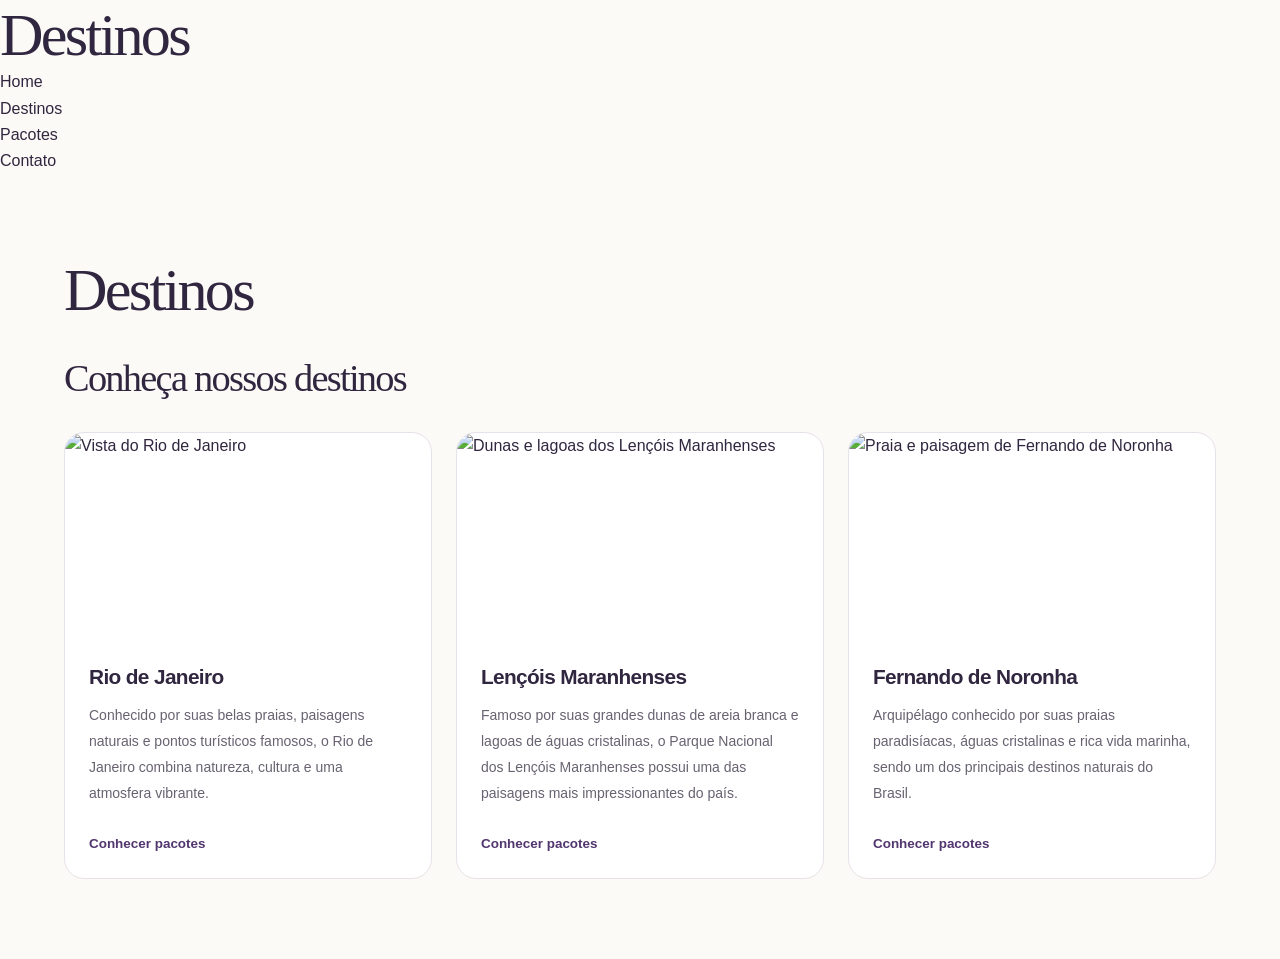
==== pages/destinos.html @ 7dc3bf9d "Atualiza estrutura, cartoes das paginas de destinos e implementacao css" ====
<!DOCTYPE html>
<html lang="pt-br">

<head>
    <meta charset="UTF-8">
    <meta name="viewport" content="width=device-width, initial-scale=1.0">
    <title>TripWay - Destinos</title>
    <link rel="stylesheet" href="../css/style.css">
</head>

<body>
    <header>
        <h1>Destinos</h1>

        <nav>
            <ul>
            <li><a href="../index.html">Home</a></li>
            <li><a href="destinos.html" aria-current="page">Destinos</a></li>
            <li><a href="pacotes.html">Pacotes</a></li>
            <li><a href="contato.html">Contato</a></li>
            </ul>
        </nav>
    </header>
         <main id="conteudo" class="section-space">
        <div class="container section-heading">
            <h1>Destinos</h1>
        </div>

        <section class="container">
            <div class="section-heading">
                <h2>Conheça nossos destinos</h2>
            </div>

            <div class="cards-container">
                <article class="card">
                    <img
                        class="card-image"
                        src="../images/rj.png"
                        alt="Vista do Rio de Janeiro"
                    >

                    <div class="card-body">
                        <h3>Rio de Janeiro</h3>

                        <p>
                            Conhecido por suas belas praias, paisagens naturais
                            e pontos turísticos famosos, o Rio de Janeiro combina
                            natureza, cultura e uma atmosfera vibrante.
                        </p>

                        <a class="text-link" href="pacotes.html">
                            Conhecer pacotes
                        </a>
                    </div>
                </article>

                <article class="card">
                    <img
                        class="card-image"
                        src="../images/lençois.png"
                        alt="Dunas e lagoas dos Lençóis Maranhenses"
                    >

                    <div class="card-body">
                        <h3>Lençóis Maranhenses</h3>

                        <p>
                            Famoso por suas grandes dunas de areia branca e
                            lagoas de águas cristalinas, o Parque Nacional
                            dos Lençóis Maranhenses possui uma das paisagens
                            mais impressionantes do país.
                        </p>

                        <a class="text-link" href="pacotes.html">
                            Conhecer pacotes
                        </a>
                    </div>
                </article>

                <article class="card">
                    <img
                        class="card-image"
                        src="../images/noronha.png"
                        alt="Praia e paisagem de Fernando de Noronha"
                    >

                    <div class="card-body">
                        <h3>Fernando de Noronha</h3>

                        <p>
                            Arquipélago conhecido por suas praias paradisíacas,
                            águas cristalinas e rica vida marinha, sendo um
                            dos principais destinos naturais do Brasil.
                        </p>

                        <a class="text-link" href="pacotes.html">
                            Conhecer pacotes
                        </a>
                    </div>
                </article>
            </div>
        </section>
    </main>
</body>

</html>
---- css/style.css ----
/* 01. TOKENS DE DESIGN */

:root {
    --color-ink: #30263f;
    --color-muted: #686271;
    --color-purple: #6b4f92;
    --color-purple-dark: #51366f;
    --color-lilac: #f0eaf5;
    --color-peach: #f6c6a6;
    --color-paper: #fcfaf7;
    --color-white: #ffffff;
    --color-line: #e7e1e9;

    /* Cores por função: destaques, formulários, mensagens e rodapé. */
    --color-accent: #bd663e;
    --color-callout-background: #f8eee6;
    --color-callout-border: #e9d7cd;
    --color-step-border: #dcd0e6;
    --color-input-border: #c9c1d0;
    --color-placeholder: #77717e;
    --color-focus-ring: rgb(107 79 146 / 17%);
    --color-success-background: #f0f7f2;
    --color-success-border: #a7c8b3;
    --color-success-text: #285439;
    --color-footer-accent: #dbc6f3;
    --color-footer-text: #d1c9da;
    --color-footer-link: #e5ddeb;
    --color-footer-border: #554963;

    --font-body: "Segoe UI", Arial, sans-serif;
    --font-heading: Georgia, "Times New Roman", serif;

    --content-width: 74rem;
    --radius: 1.25rem;
    --shadow: 0 0.75rem 2rem rgb(48 38 63 / 6%);
    --transition-fast: 180ms ease;
}

/* 02. RESET E ESTILOS GLOBAIS */

*,
*::before,
*::after {
    box-sizing: border-box;
    margin: 0;
    padding: 0;
}

html {
    scroll-behavior: smooth;
}

body {
    min-height: 100vh;
    display: flex;
    flex-direction: column;
    background: var(--color-paper);
    color: var(--color-ink);
    font-family: var(--font-body);
    font-size: 1rem;
    line-height: 1.65;
    -webkit-font-smoothing: antialiased;
}

main {
    flex: 1;
}

img {
    display: block;
    max-width: 100%;
    height: auto;
}

a {
    color: inherit;
    text-decoration: none;
}

button,
input,
select,
textarea {
    font: inherit;
}

button,
select {
    cursor: pointer;
}

button {
    border: 0;
}

ul {
    list-style: none;
}

::selection {
    background: var(--color-peach);
    color: var(--color-ink);
}

h1,
h2,
h3 {
    line-height: 1.15;
    text-wrap: balance;
}

h1,
h2 {
    font-family: var(--font-heading);
    font-weight: 400;
    letter-spacing: -0.045em;
}

h1 {
    font-size: clamp(2.6rem, 4.7vw, 4.4rem);
}

h2 {
    font-size: clamp(2rem, 3vw, 2.8rem);
}

h3 {
    font-size: 1.3rem;
    letter-spacing: -0.03em;
}

h1 em {
    color: var(--color-purple);
    font-weight: 400;
}

p {
    color: var(--color-muted);
}

.container {
    width: min(var(--content-width), 90%);
    margin-inline: auto;
}

.section-space {
    padding-block: 5rem;
}

[id] {
    scroll-margin-top: 2rem;
}

/* 03. ACESSIBILIDADE E NAVEGAÇÃO POR TECLADO */

:focus-visible {
    outline: 0.2rem solid var(--color-purple);
    outline-offset: 0.3rem;
}

#conteudo:focus {
    outline: none;
}

.skip-link {
    position: fixed;
    z-index: 10;
    top: 0.75rem;
    left: 0.75rem;
    padding: 0.75rem 1rem;
    border-radius: 0.5rem;
    background: var(--color-ink);
    color: var(--color-white);
    transform: translateY(-200%);
}

.skip-link:focus {
    transform: translateY(0);
}

/* 04. CABEÇALHO, LOGO E MENU */

.site-header {
    background: var(--color-paper);
    border-bottom: 1px solid var(--color-line);
}

.header-inner {
    display: flex;
    align-items: center;
    justify-content: space-between;
    gap: 2rem;
    min-height: 6rem;
}

.brand {
    display: inline-flex;
    align-items: center;
    gap: 0.6rem;
    font-size: 1.75rem;
    font-weight: 800;
    line-height: 1;
    letter-spacing: -0.075em;
    white-space: nowrap;
}

.brand-accent {
    color: var(--color-purple);
}

.brand-dot {
    color: var(--color-accent);
}

.brand-icon {
    display: flex;
    align-items: center;
    justify-content: center;
    width: 2.2rem;
    height: 2.2rem;
    color: var(--color-purple);
}

.brand-icon svg {
    width: 2rem;
    height: 2rem;
}

.main-nav,
.main-nav ul {
    display: flex;
    align-items: center;
}

.main-nav ul {
    gap: 0.5rem;
}

.main-nav a {
    display: block;
    padding: 0.55rem 0.9rem;
    border-radius: 0.55rem;
    color: var(--color-muted);
    font-size: 0.95rem;
    font-weight: 600;
    transition:
    color var(--transition-fast),
    background var(--transition-fast);
}

.main-nav a:hover,
.main-nav a[aria-current="page"] {
    background: var(--color-lilac);
    color: var(--color-purple-dark);
}

/* 05. BOTÕES, LINKS E TÍTULOS AUXILIARES */

.button {
    display: inline-flex;
    align-items: center;
    justify-content: center;
    gap: 1.5rem;
    min-height: 3.4rem;
    padding: 0.85rem 1.5rem;
    border-radius: 0.7rem;
    background: var(--color-purple);
    color: var(--color-white);
    font-size: 0.95rem;
    font-weight: 600;
    line-height: 1.4;
    text-align: center;
    transition:
        background var(--transition-fast),
        transform var(--transition-fast),
        box-shadow var(--transition-fast);
}

.button span[aria-hidden] {
    font-size: 1.3rem;
}

.button:hover {
    background: var(--color-purple-dark);
    box-shadow: 0 0.4rem 1rem rgb(81 54 111 / 12%);
    transform: translateY(-0.12rem);
}

.button-small {
    min-height: 2.8rem;
    padding: 0.65rem 1.1rem;
    gap: 1rem;
    font-size: 0.875rem;
}

.button-group {
    display: flex;
    align-items: center;
    flex-wrap: wrap;
    gap: 1.75rem;
}

.text-link {
    display: inline-flex;
    align-items: center;
    gap: 0.8rem;
    color: var(--color-purple-dark);
    font-size: 0.95rem;
    font-weight: 650;
    line-height: 1.5;
    text-decoration-thickness: 1px;
    text-underline-offset: 0.3rem;
}

.text-link:hover {
    text-decoration-line: underline;
}

.text-link span {
    font-size: 1.25rem;
    transition: transform var(--transition-fast);
}

.text-link:hover span {
    transform: translate(0.1rem, -0.1rem);
}

.eyebrow {
    display: flex;
    align-items: center;
    gap: 0.5rem;
    margin-bottom: 1rem;
    color: var(--color-purple);
    font-size: 0.72rem;
    font-weight: 750;
    line-height: 1.5;
    letter-spacing: 0.17em;
    text-transform: uppercase;
}

.eyebrow-dot {
    width: 0.45rem;
    height: 0.45rem;
    background: var(--color-purple);
    border-radius: 50%;
}

.section-heading {
    display: flex;
    align-items: flex-end;
    justify-content: space-between;
    gap: 2rem;
    margin-bottom: 2rem;
}

.section-heading > .text-link {
    flex-shrink: 0;
    padding-bottom: 0.3rem;
}

/* 06. HOME: APRESENTAÇÃO */

.hero {
    display: flex;
    align-items: center;
    justify-content: space-between;
    gap: 5%;
    padding-block: 4.5rem 4rem;
}

.hero-content {
    flex: 1 1 48%;
    min-width: 0;
}

.hero-description {
    max-width: 29rem;
    margin-block: 1.5rem 2rem;
    font-size: 1.04rem;
    line-height: 1.85;
}

.hero-footnote {
    display: flex;
    align-items: center;
    gap: 1rem;
    margin-top: 2.4rem;
}

.hero-footnote p {
    font-size: 0.78rem;
    line-height: 1.7;
}

.hero-footnote strong {
    color: var(--color-ink);
    font-weight: 500;
}

.little-line {
    width: 2.2rem;
    height: 1px;
    background: var(--color-purple);
}

.hero-visual {
    position: relative;
    flex: 0 1 45%;
    min-width: 0;
    padding: 0.6rem 0.6rem 2rem;
    border-radius: 12rem 12rem 1.5rem 1.5rem;
    background: var(--color-lilac);
}

.hero-visual > img {
    width: 100%;
    height: 25rem;
    border-radius: 12rem 12rem 1.05rem 1.05rem;
    object-fit: cover;
    object-position: 48% center;
}

.photo-caption {
    position: absolute;
    left: 1.8rem;
    right: 1.8rem;
    bottom: 1rem;
    display: flex;
    align-items: center;
    gap: 0.85rem;
    padding: 1rem;
    border: 1px solid var(--color-line);
    border-radius: 0.85rem;
    background: var(--color-white);
    box-shadow: var(--shadow);
}

.photo-caption small {
    display: block;
    margin-bottom: 0.15rem;
    color: var(--color-muted);
    font-size: 0.7rem;
}

.photo-caption strong {
    display: block;
    font-size: 0.95rem;
    line-height: 1.4;
}

.caption-icon {
    display: flex;
    align-items: center;
    justify-content: center;
    flex-shrink: 0;
    width: 2.5rem;
    height: 2.5rem;
    border-radius: 50%;
    background: var(--color-lilac);
    color: var(--color-purple);
}

.caption-icon svg {
    width: 1.35rem;
    height: 1.35rem;
}

.caption-arrow {
    margin-left: auto;
    color: var(--color-purple);
}

.vertical-note {
    position: absolute;
    top: 45%;
    right: -1.8rem;
    color: var(--color-muted);
    font-size: 0.56rem;
    letter-spacing: 0.16em;
    writing-mode: vertical-rl;
}

.benefits-strip {
    border-block: 1px solid var(--color-line);
}

.benefits-inner {
    display: flex;
    justify-content: space-between;
    gap: 2rem;
    padding-block: 1.4rem;
}

.benefits-inner p {
    display: flex;
    align-items: center;
    gap: 0.75rem;
    color: var(--color-ink);
    font-size: 0.83rem;
}

.benefits-inner span {
    color: var(--color-purple);
    font-size: 0.7rem;
}

/* 07. CARDS E SUPERFÍCIES COMPARTILHADAS */

.card,
.package-card,
.form-panel {
    border: 1px solid var(--color-line);
    border-radius: var(--radius);
    background: var(--color-white);
}

.card,
.package-card {
    display: flex;
    overflow: hidden;
}

.card-image,
.contact-photo img {
    width: 100%;
    height: 13rem;
    object-fit: cover;
}

.cards-container {
    display: flex;
    flex-wrap: wrap;
    align-items: stretch;
    gap: 1.5rem;
}

.card {
    flex: 0 1 calc((100% - 3rem) / 3);
    flex-direction: column;
    min-width: 0;
    transition:
        box-shadow 200ms ease,
        transform 200ms ease;
}

.card:hover {
    box-shadow: var(--shadow);
    transform: translateY(-0.2rem);
}

.card-image-link {
    position: relative;
    display: block;
    overflow: hidden;
}

.card-image-link:focus-visible {
    outline-offset: -0.3rem;
}

.card-image {
    transition: transform 350ms ease;
}

.card-image-link:hover .card-image {
    transform: scale(1.04);
}

.image-tag {
    position: absolute;
    top: 1rem;
    left: 1rem;
    max-width: calc(100% - 2rem);
    padding: 0.3rem 0.75rem;
    border-radius: 2rem;
    background: var(--color-white);
    color: var(--color-ink);
    font-size: 0.67rem;
    font-weight: 600;
}

.card-body {
    display: flex;
    flex: 1;
    flex-direction: column;
    align-items: flex-start;
    padding: 1.5rem;
}

.card-location {
    margin-bottom: 0.65rem;
    font-size: 0.69rem;
    letter-spacing: 0.055em;
    text-transform: uppercase;
}

.card-location span {
    margin-right: 0.3rem;
    color: var(--color-purple);
}

.card h3 {
    margin-bottom: 0.9rem;
}

.card-body > p:not(.card-location) {
    margin-bottom: 1.5rem;
    font-size: 0.875rem;
    line-height: 1.85;
}

.card-body .text-link {
    margin-top: auto;
    padding-top: 0.2rem;
    font-size: 0.84rem;
}

.tag-list {
    display: flex;
    flex-wrap: wrap;
    gap: 0.4rem;
    margin-bottom: 1.25rem;
}

.tag-list li {
    padding: 0.25rem 0.65rem;
    border-radius: 0.4rem;
    background: var(--color-lilac);
    color: var(--color-purple-dark);
    font-size: 0.68rem;
}

.card-body > .card-extra {
    padding-top: 1rem;
    border-top: 1px solid var(--color-line);
    font-style: italic;
}

/* 08. HOME: SOBRE A EMPRESA */

.about-section {
    padding-block: 4.5rem;
    background: var(--color-lilac);
}

.about-layout {
    display: flex;
    align-items: center;
    justify-content: space-between;
    gap: 7%;
}

.about-visual {
    position: relative;
    flex: 1 1 50%;
    min-width: 0;
    padding-bottom: 2rem;
}

.about-visual img {
    width: 100%;
    border-radius: 1rem;
}

.about-stamp {
    position: absolute;
    right: 1rem;
    bottom: -0.3rem;
    display: flex;
    align-items: center;
    justify-content: center;
    width: 6.75rem;
    height: 6.75rem;
    border: 0.4rem solid var(--color-lilac);
    border-radius: 50%;
    background: var(--color-peach);
    color: var(--color-ink);
    font-family: var(--font-heading);
    font-size: 1.05rem;
    font-style: italic;
    line-height: 1.25;
    text-align: center;
    transform: rotate(-12deg);
}

.about-content {
    flex: 1 1 43%;
}

.about-content > p:not(.eyebrow) {
    margin-top: 1.25rem;
    font-size: 0.95rem;
}

.about-content .text-link {
    margin-top: 1.5rem;
}

/* 09. PÁGINAS INTERNAS E CHAMADAS */

.page-intro {
    padding-block: 4rem 3rem;
}

.page-intro > p:last-child {
    max-width: 39rem;
    margin-top: 1.5rem;
    font-size: 1rem;
    line-height: 1.85;
}

.results-heading {
    display: flex;
    align-items: center;
    justify-content: space-between;
    gap: 1rem;
    margin-bottom: 1.5rem;
    padding-top: 1.75rem;
    border-top: 1px solid var(--color-line);
}

.results-heading h2 {
    font-family: var(--font-body);
    font-size: 1rem;
    font-weight: 650;
    letter-spacing: 0;
}

.results-heading > span {
    color: var(--color-muted);
    font-size: 0.8rem;
}

.callout {
    display: flex;
    align-items: center;
    justify-content: space-between;
    gap: 2.5rem;
    padding: 2.75rem;
    border: 1px solid var(--color-callout-border);
    border-radius: var(--radius);
    background: var(--color-callout-background);
}

.callout h2 {
    font-size: clamp(1.8rem, 2.8vw, 2.4rem);
}

.callout p:not(.eyebrow) {
    max-width: 39rem;
    margin-top: 0.75rem;
    font-size: 0.9rem;
}

.callout .button {
    flex-shrink: 0;
}

/* 10. PACOTES */

.package-list {
    display: flex;
    flex-direction: column;
    gap: 1.5rem;
}

.package-image-wrap {
    position: relative;
    flex: 0 0 37%;
    min-width: 0;
}

.package-image-wrap img {
    width: 100%;
    height: 100%;
    min-height: 22rem;
    object-fit: cover;
}

.package-content {
    flex: 1;
    min-width: 0;
    padding: 2rem 2.25rem;
}

.package-content .eyebrow {
    font-size: 0.66rem;
}

.package-content h3 {
    margin-bottom: 1rem;
    font-family: var(--font-heading);
    font-size: clamp(1.7rem, 2.5vw, 2.3rem);
    font-weight: 400;
}

.package-content > p:not(.eyebrow) {
    margin-bottom: 1.1rem;
    font-size: 0.9rem;
    line-height: 1.85;
}

.package-audience {
    padding-left: 1rem;
    border-left: 2px solid var(--color-peach);
}

.package-bottom {
    display: flex;
    flex-wrap: wrap;
    align-items: center;
    justify-content: space-between;
    gap: 1rem;
    margin-top: 1.5rem;
}

.package-bottom > span {
    color: var(--color-muted);
    font-size: 0.72rem;
}

/* 11. CONTATO E FORMULÁRIO */

.contact-intro {
    padding-bottom: 3.5rem;
}

.contact-layout {
    display: flex;
    align-items: flex-start;
    justify-content: space-between;
    gap: 6%;
}

.contact-aside {
    flex: 0 1 34%;
    min-width: 0;
}

.contact-photo {
    overflow: hidden;
    margin-bottom: 2rem;
    border-radius: var(--radius);
    background: var(--color-lilac);
}

.contact-photo figcaption {
    padding: 1rem;
    color: var(--color-purple-dark);
    font-family: var(--font-heading);
    font-size: 1rem;
    font-style: italic;
    text-align: center;
}

.contact-aside > h2 {
    margin-bottom: 1.75rem;
    font-size: 1.9rem;
}

.steps-list {
    list-style: none;
}

.steps-list li {
    display: flex;
    gap: 1rem;
    margin-bottom: 1.5rem;
}

.steps-list li > span {
    display: flex;
    align-items: center;
    justify-content: center;
    flex: 0 0 2.1rem;
    height: 2.1rem;
    border: 1px solid var(--color-step-border);
    border-radius: 50%;
    color: var(--color-purple);
    font-size: 0.7rem;
}

.steps-list h3 {
    margin-top: 0.25rem;
    margin-bottom: 0.35rem;
    font-size: 0.9rem;
    letter-spacing: 0;
}

.steps-list p {
    font-size: 0.8rem;
}

.form-panel {
    flex: 1 1 60%;
    min-width: 0;
    padding: 2.5rem;
    box-shadow: var(--shadow);
}

.form-panel h2 {
    font-size: 2rem;
}

.form-introduction {
    margin-block: 0.75rem 2rem;
    font-size: 0.8rem;
}

form {
    display: flex;
    flex-direction: column;
    gap: 1.4rem;
}

.form-row {
    display: flex;
    gap: 1.25rem;
}

.form-field {
    display: flex;
    flex: 1 1 0;
    flex-direction: column;
    gap: 0.5rem;
    min-width: 0;
}

label {
    font-size: 0.8rem;
    font-weight: 600;
}

label > span:not(.optional-label) {
    color: var(--color-purple);
}

.optional-label {
    color: var(--color-muted);
    font-size: 0.72rem;
    font-weight: 400;
}

input,
select,
textarea {
    width: 100%;
    min-width: 0;
    min-height: 3rem;
    padding: 0.75rem 0.85rem;
    border: 1px solid var(--color-input-border);
    border-radius: 0.55rem;
    background: var(--color-white);
    color: var(--color-ink);
    font-size: 0.875rem;
    line-height: 1.5;
    transition:
        border-color var(--transition-fast),
        box-shadow var(--transition-fast);
}

input::placeholder,
textarea::placeholder {
    color: var(--color-placeholder);
    opacity: 1;
}

textarea {
    min-height: 8rem;
    resize: vertical;
}

input:focus,
select:focus,
textarea:focus {
    border-color: var(--color-purple);
    outline: 0.18rem solid var(--color-focus-ring);
    outline-offset: 1px;
}

.demo-note {
    font-size: 0.75rem;
    line-height: 1.7;
}

.form-submit {
    align-self: flex-start;
}

.form-feedback {
    display: none;
    margin-block: 1rem 1.75rem;
    padding: 1rem;
    border: 1px solid var(--color-success-border);
    border-radius: 0.6rem;
    background: var(--color-success-background);
    color: var(--color-success-text);
    font-size: 0.85rem;
}

.form-feedback p {
    margin-top: 0.4rem;
    color: var(--color-success-text);
}

/* Mostra o retorno quando a URL termina em #demonstracao. */
#demonstracao:target {
    display: block;
}

.faq-section {
    max-width: 52rem;
}

details {
    border-bottom: 1px solid var(--color-line);
}

details:first-of-type {
    border-top: 1px solid var(--color-line);
}

summary {
    padding: 1.3rem 0.5rem;
    font-size: 0.95rem;
    font-weight: 600;
    cursor: pointer;
}

summary:hover {
    color: var(--color-purple);
}

details > p {
    padding: 0 1.5rem 1.5rem;
    font-size: 0.9rem;
}

/* 12. RODAPÉ */

.site-footer {
    padding-top: 3rem;
    background: var(--color-ink);
    color: var(--color-white);
}

.footer-top {
    display: flex;
    align-items: flex-start;
    justify-content: space-between;
    gap: 2rem;
    padding-bottom: 2.5rem;
}

.brand-footer {
    gap: 0;
    font-size: 1.8rem;
}

.brand-footer .brand-accent {
    color: var(--color-footer-accent);
}

.brand-footer .brand-dot {
    color: var(--color-peach);
}

.footer-top p {
    margin-top: 1rem;
    color: var(--color-footer-text);
    font-size: 0.83rem;
}

.footer-nav {
    display: flex;
    flex-direction: column;
    align-items: flex-start;
    gap: 0.65rem;
    padding-top: 0.2rem;
}

.footer-nav a {
    color: var(--color-footer-link);
    font-size: 0.85rem;
}

.footer-nav a:hover {
    color: var(--color-peach);
    text-decoration: underline;
    text-underline-offset: 0.3rem;
}

.footer-bottom {
    display: flex;
    justify-content: space-between;
    gap: 1rem;
    padding-block: 1.3rem;
    border-top: 1px solid var(--color-footer-border);
}

.footer-bottom p {
    color: var(--color-footer-text);
    font-size: 0.72rem;
}

.site-footer :focus-visible {
    outline-color: var(--color-peach);
}

/* 13. TABLET: DUAS COLUNAS */

@media (max-width: 1100px) {
    .header-inner {
        gap: 1rem;
    }

    .header-cta {
        padding-inline: 0.85rem;
        gap: 0.75rem;
    }

    .main-nav a {
        padding-inline: 0.65rem;
    }

    .hero {
        padding-block: 3.5rem;
    }

    .hero-visual > img {
        height: 23rem;
    }

    .photo-caption {
        left: 1rem;
        right: 1rem;
        padding: 0.8rem;
    }

    .vertical-note {
        display: none;
    }

    .cards-container {
        gap: 1.25rem;
    }

    .card {
        flex-basis: calc((100% - 1.25rem) / 2);
    }

    .benefits-inner {
        gap: 1rem;
    }

    .benefits-inner p {
        gap: 0.45rem;
        font-size: 0.75rem;
    }

    .callout {
        padding: 2rem;
    }

    .package-content,
    .form-panel {
        padding: 1.75rem;
    }

    .contact-layout {
        gap: 4%;
    }

    .form-row {
        gap: 1rem;
    }
}

/* 14. CELULAR: CONTEÚDO EM UMA COLUNA */

@media (max-width: 768px) {
    .container {
        width: 90%;
    }

    .header-inner {
        flex-direction: column;
        padding-block: 1.2rem 0.8rem;
    }

    .brand {
        font-size: 1.65rem;
    }

    .main-nav {
        width: 100%;
        flex-direction: column;
    }

    .main-nav ul {
        justify-content: center;
        flex-wrap: wrap;
        width: 100%;
        gap: 0.25rem;
    }

    .main-nav li {
        flex: 1 1 auto;
        text-align: center;
    }

    .main-nav a {
        font-size: 0.875rem;
    }

    .header-cta {
        display: none;
    }

    .section-space,
    .about-section {
        padding-block: 3.25rem;
    }

    .hero {
        flex-direction: column;
        align-items: stretch;
        gap: 2.5rem;
        padding-block: 3rem;
    }

    .hero-content,
    .hero-visual {
        flex-basis: auto;
        width: 100%;
    }

    h1 {
        font-size: clamp(2.65rem, 7vw, 3.5rem);
    }

    .hero-description {
        max-width: 35rem;
        font-size: 0.98rem;
    }

    .hero-footnote {
        margin-top: 1.75rem;
    }

    .hero-visual {
        max-width: 34rem;
        margin-inline: auto;
        border-radius: 9rem 9rem 1.5rem 1.5rem;
    }

    .hero-visual > img {
        height: 22rem;
        border-radius: 9rem 9rem 1rem 1rem;
    }

    .benefits-inner {
        flex-wrap: wrap;
        justify-content: flex-start;
        gap: 1rem 2rem;
    }

    .benefits-inner p {
        font-size: 0.8rem;
    }

    .section-heading {
        flex-direction: column;
        align-items: flex-start;
        gap: 1.25rem;
    }

    .cards-container {
        flex-direction: column;
    }

    .card {
        flex-basis: auto;
        width: 100%;
    }

    .card-image,
    .package-image-wrap img {
        height: auto;
        aspect-ratio: 16 / 9;
    }

    .about-layout,
    .contact-layout {
        flex-direction: column;
        gap: 2rem;
    }

    .about-layout {
        align-items: stretch;
    }

    .about-visual {
        flex-basis: auto;
        width: 100%;
    }

    .about-content {
        flex-basis: auto;
    }

    .about-stamp {
        right: 1.2rem;
    }

    .page-intro {
        padding-block: 3rem 2.5rem;
    }

    .page-intro > p:last-child {
        font-size: 0.95rem;
    }

    .results-heading {
        align-items: flex-start;
        flex-direction: column;
        gap: 0.5rem;
    }

    .callout {
        align-items: flex-start;
        flex-direction: column;
        gap: 1.75rem;
        padding: 1.75rem;
    }

    .package-card {
        flex-direction: column;
    }

    .package-image-wrap {
        flex-basis: auto;
    }

    .package-image-wrap img {
        min-height: 0;
    }

    .package-content,
    .form-panel {
        padding: 1.5rem;
    }

    .contact-aside,
    .form-panel {
        flex-basis: auto;
        width: 100%;
    }

    .contact-photo img {
        height: auto;
        aspect-ratio: 16 / 8;
    }

    .form-row {
        flex-direction: column;
        gap: 1.4rem;
    }

    .form-panel h2 {
        font-size: 1.85rem;
    }

    .form-submit {
        width: 100%;
    }

    .footer-top {
        flex-direction: column;
    }

    .footer-bottom {
        flex-direction: column;
        gap: 0.5rem;
    }
}

/* 15. TELAS MENORES */

@media (max-width: 480px) {
    .button-group {
        align-items: flex-start;
        flex-direction: column;
        gap: 1.2rem;
    }

    .hero-visual > img {
        height: 19rem;
    }

    .photo-caption {
        left: 0.9rem;
        right: 0.9rem;
        gap: 0.65rem;
    }

    .photo-caption strong {
        font-size: 0.85rem;
    }

    .photo-caption small {
        font-size: 0.64rem;
    }

    .benefits-inner {
        flex-direction: column;
        gap: 0.8rem;
    }

    .card-body,
    .package-content,
    .form-panel,
    .callout {
        padding: 1.25rem;
    }

    .package-bottom {
        align-items: flex-start;
        flex-direction: column;
    }

    .package-bottom .button {
        width: 100%;
    }
}

/* Respeita a preferência de quem deseja menos animação. */

@media (prefers-reduced-motion: reduce) {
    html {
        scroll-behavior: auto;
    }

    *,
    *::before,
    *::after {
        transition: none !important;
    }

    .button:hover,
    .card:hover,
    .card-image-link:hover .card-image,
    .text-link:hover span {
        transform: none;
    }
}
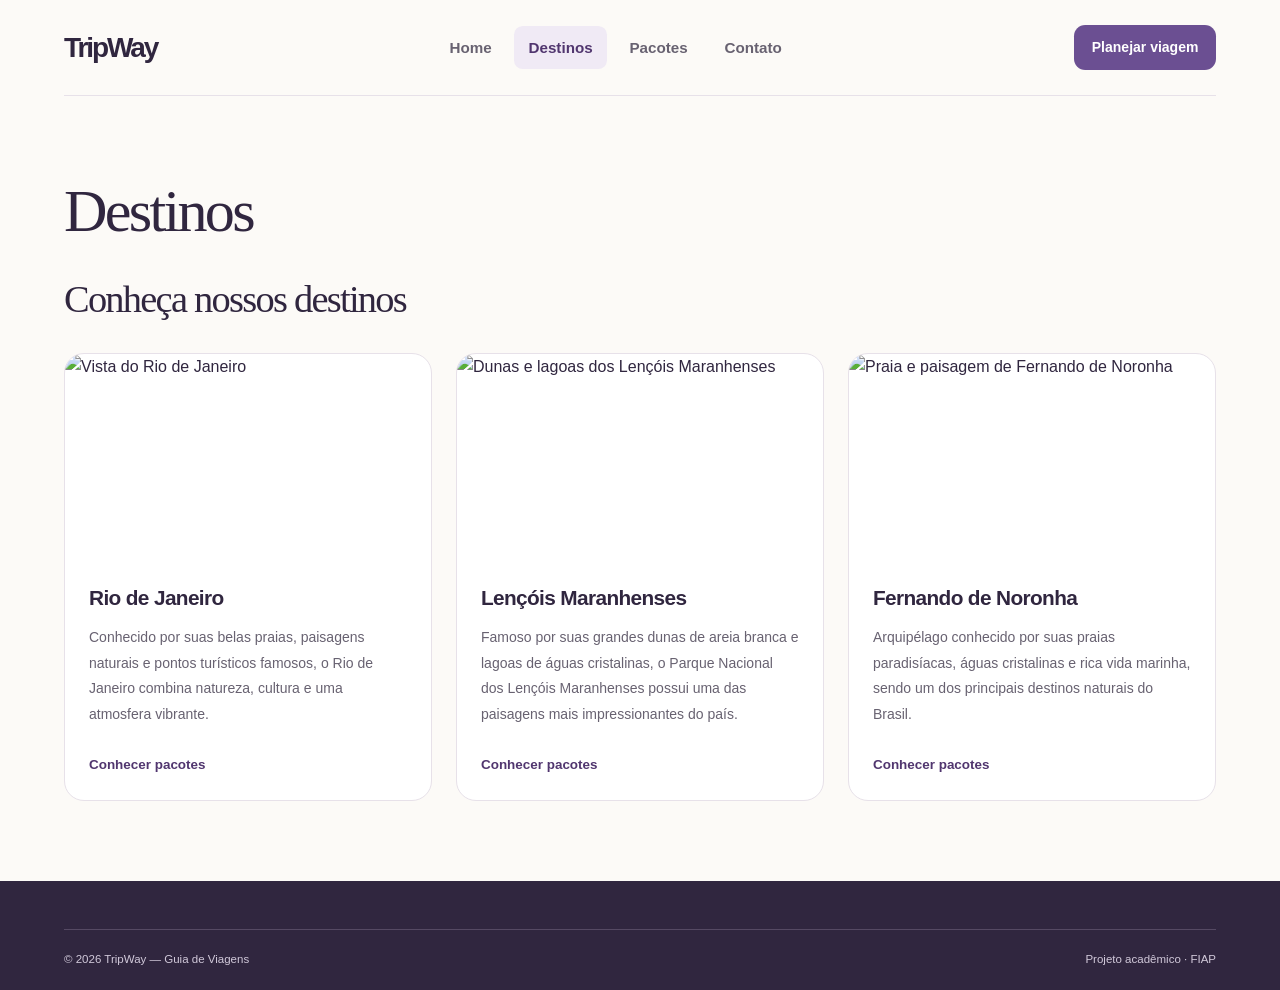
==== commit df834cf4: "tinha esquecido a navbar" ====
--- a/pages/destinos.html
+++ b/pages/destinos.html
@@ -1,35 +1,36 @@
 <!DOCTYPE html>
-<html lang="pt-br">
+<html lang="pt-BR">
 
 <head>
     <meta charset="UTF-8">
     <meta name="viewport" content="width=device-width, initial-scale=1.0">
     <title>TripWay - Destinos</title>
-    <link rel="stylesheet" href="../css/style.css">
+    <link rel="stylesheet" href="../css/stylessss.css">
 </head>
 
 <body>
-    <header>
-        <h1>Destinos</h1>
+    <header class="site-header container header-inner">
+        <a class="brand" href="../index.html">TripWay</a>
 
-        <nav>
+        <nav class="main-nav" aria-label="Menu principal">
             <ul>
-            <li><a href="../index.html">Home</a></li>
-            <li><a href="destinos.html" aria-current="page">Destinos</a></li>
-            <li><a href="pacotes.html">Pacotes</a></li>
-            <li><a href="contato.html">Contato</a></li>
+                <li><a href="../index.html">Home</a></li>
+                <li><a href="destinos.html" aria-current="page">Destinos</a></li>
+                <li><a href="pacotes.html">Pacotes</a></li>
+                <li><a href="contato.html">Contato</a></li>
             </ul>
         </nav>
+
+        <a class="button button-small header-cta" href="contato.html">
+            Planejar viagem
+        </a>
     </header>
-         <main id="conteudo" class="section-space">
-        <div class="container section-heading">
-            <h1>Destinos</h1>
-        </div>
 
-        <section class="container">
-            <div class="section-heading">
-                <h2>Conheça nossos destinos</h2>
-            </div>
+    <main id="conteudo" class="container section-space">
+        <h1 class="section-heading">Destinos</h1>
+
+        <section>
+            <h2 class="section-heading">Conheça nossos destinos</h2>
 
             <div class="cards-container">
                 <article class="card">
@@ -101,6 +102,12 @@
             </div>
         </section>
     </main>
+
+    <footer class="site-footer">
+        <div class="container footer-bottom">
+            <p>&copy; 2026 TripWay — Guia de Viagens</p>
+            <p>Projeto acadêmico · FIAP</p>
+        </div>
+    </footer>
 </body>
-
 </html>
--- a/css/stylessss.css
+++ b/css/stylessss.css
@@ -0,0 +1,1457 @@
+
+/* 01. TOKENS DE DESIGN */
+
+:root {
+    --color-ink: #30263f;
+    --color-muted: #686271;
+    --color-purple: #6b4f92;
+    --color-purple-dark: #51366f;
+    --color-lilac: #f0eaf5;
+    --color-peach: #f6c6a6;
+    --color-paper: #fcfaf7;
+    --color-white: #ffffff;
+    --color-line: #e7e1e9;
+
+    /* Cores por função: destaques, formulários, mensagens e rodapé. */
+    --color-accent: #bd663e;
+    --color-callout-background: #f8eee6;
+    --color-callout-border: #e9d7cd;
+    --color-step-border: #dcd0e6;
+    --color-input-border: #c9c1d0;
+    --color-placeholder: #77717e;
+    --color-focus-ring: rgb(107 79 146 / 17%);
+    --color-success-background: #f0f7f2;
+    --color-success-border: #a7c8b3;
+    --color-success-text: #285439;
+    --color-footer-accent: #dbc6f3;
+    --color-footer-text: #d1c9da;
+    --color-footer-link: #e5ddeb;
+    --color-footer-border: #554963;
+
+    --font-body: "Segoe UI", Arial, sans-serif;
+    --font-heading: Georgia, "Times New Roman", serif;
+
+    --content-width: 74rem;
+    --radius: 1.25rem;
+    --shadow: 0 0.75rem 2rem rgb(48 38 63 / 6%);
+    --transition-fast: 180ms ease;
+}
+
+/* 02. RESET E ESTILOS GLOBAIS */
+
+*,
+*::before,
+*::after {
+    box-sizing: border-box;
+    margin: 0;
+    padding: 0;
+}
+
+html {
+    scroll-behavior: smooth;
+}
+
+body {
+    min-height: 100vh;
+    display: flex;
+    flex-direction: column;
+    background: var(--color-paper);
+    color: var(--color-ink);
+    font-family: var(--font-body);
+    font-size: 1rem;
+    line-height: 1.65;
+    -webkit-font-smoothing: antialiased;
+}
+
+main {
+    flex: 1;
+}
+
+img {
+    display: block;
+    max-width: 100%;
+    height: auto;
+}
+
+a {
+    color: inherit;
+    text-decoration: none;
+}
+
+button,
+input,
+select,
+textarea {
+    font: inherit;
+}
+
+button,
+select {
+    cursor: pointer;
+}
+
+button {
+    border: 0;
+}
+
+ul {
+    list-style: none;
+}
+
+::selection {
+    background: var(--color-peach);
+    color: var(--color-ink);
+}
+
+h1,
+h2,
+h3 {
+    line-height: 1.15;
+    text-wrap: balance;
+}
+
+h1,
+h2 {
+    font-family: var(--font-heading);
+    font-weight: 400;
+    letter-spacing: -0.045em;
+}
+
+h1 {
+    font-size: clamp(2.6rem, 4.7vw, 4.4rem);
+}
+
+h2 {
+    font-size: clamp(2rem, 3vw, 2.8rem);
+}
+
+h3 {
+    font-size: 1.3rem;
+    letter-spacing: -0.03em;
+}
+
+h1 em {
+    color: var(--color-purple);
+    font-weight: 400;
+}
+
+p {
+    color: var(--color-muted);
+}
+
+.container {
+    width: min(var(--content-width), 90%);
+    margin-inline: auto;
+}
+
+.section-space {
+    padding-block: 5rem;
+}
+
+[id] {
+    scroll-margin-top: 2rem;
+}
+
+/* 03. ACESSIBILIDADE E NAVEGAÇÃO POR TECLADO */
+
+:focus-visible {
+    outline: 0.2rem solid var(--color-purple);
+    outline-offset: 0.3rem;
+}
+
+#conteudo:focus {
+    outline: none;
+}
+
+.skip-link {
+    position: fixed;
+    z-index: 10;
+    top: 0.75rem;
+    left: 0.75rem;
+    padding: 0.75rem 1rem;
+    border-radius: 0.5rem;
+    background: var(--color-ink);
+    color: var(--color-white);
+    transform: translateY(-200%);
+}
+
+.skip-link:focus {
+    transform: translateY(0);
+}
+
+/* 04. CABEÇALHO, LOGO E MENU */
+
+.site-header {
+    background: var(--color-paper);
+    border-bottom: 1px solid var(--color-line);
+}
+
+.header-inner {
+    display: flex;
+    align-items: center;
+    justify-content: space-between;
+    gap: 2rem;
+    min-height: 6rem;
+}
+
+.brand {
+    display: inline-flex;
+    align-items: center;
+    gap: 0.6rem;
+    font-size: 1.75rem;
+    font-weight: 800;
+    line-height: 1;
+    letter-spacing: -0.075em;
+    white-space: nowrap;
+}
+
+.brand-accent {
+    color: var(--color-purple);
+}
+
+.brand-dot {
+    color: var(--color-accent);
+}
+
+.brand-icon {
+    display: flex;
+    align-items: center;
+    justify-content: center;
+    width: 2.2rem;
+    height: 2.2rem;
+    color: var(--color-purple);
+}
+
+.brand-icon svg {
+    width: 2rem;
+    height: 2rem;
+}
+
+.main-nav,
+.main-nav ul {
+    display: flex;
+    align-items: center;
+}
+
+.main-nav ul {
+    gap: 0.5rem;
+}
+
+.main-nav a {
+    display: block;
+    padding: 0.55rem 0.9rem;
+    border-radius: 0.55rem;
+    color: var(--color-muted);
+    font-size: 0.95rem;
+    font-weight: 600;
+    transition:
+    color var(--transition-fast),
+    background var(--transition-fast);
+}
+
+.main-nav a:hover,
+.main-nav a[aria-current="page"] {
+    background: var(--color-lilac);
+    color: var(--color-purple-dark);
+}
+
+/* 05. BOTÕES, LINKS E TÍTULOS AUXILIARES */
+
+.button {
+    display: inline-flex;
+    align-items: center;
+    justify-content: center;
+    gap: 1.5rem;
+    min-height: 3.4rem;
+    padding: 0.85rem 1.5rem;
+    border-radius: 0.7rem;
+    background: var(--color-purple);
+    color: var(--color-white);
+    font-size: 0.95rem;
+    font-weight: 600;
+    line-height: 1.4;
+    text-align: center;
+    transition:
+        background var(--transition-fast),
+        transform var(--transition-fast),
+        box-shadow var(--transition-fast);
+}
+
+.button span[aria-hidden] {
+    font-size: 1.3rem;
+}
+
+.button:hover {
+    background: var(--color-purple-dark);
+    box-shadow: 0 0.4rem 1rem rgb(81 54 111 / 12%);
+    transform: translateY(-0.12rem);
+}
+
+.button-small {
+    min-height: 2.8rem;
+    padding: 0.65rem 1.1rem;
+    gap: 1rem;
+    font-size: 0.875rem;
+}
+
+.button-group {
+    display: flex;
+    align-items: center;
+    flex-wrap: wrap;
+    gap: 1.75rem;
+}
+
+.text-link {
+    display: inline-flex;
+    align-items: center;
+    gap: 0.8rem;
+    color: var(--color-purple-dark);
+    font-size: 0.95rem;
+    font-weight: 650;
+    line-height: 1.5;
+    text-decoration-thickness: 1px;
+    text-underline-offset: 0.3rem;
+}
+
+.text-link:hover {
+    text-decoration-line: underline;
+}
+
+.text-link span {
+    font-size: 1.25rem;
+    transition: transform var(--transition-fast);
+}
+
+.text-link:hover span {
+    transform: translate(0.1rem, -0.1rem);
+}
+
+.eyebrow {
+    display: flex;
+    align-items: center;
+    gap: 0.5rem;
+    margin-bottom: 1rem;
+    color: var(--color-purple);
+    font-size: 0.72rem;
+    font-weight: 750;
+    line-height: 1.5;
+    letter-spacing: 0.17em;
+    text-transform: uppercase;
+}
+
+.eyebrow-dot {
+    width: 0.45rem;
+    height: 0.45rem;
+    background: var(--color-purple);
+    border-radius: 50%;
+}
+
+.section-heading {
+    display: flex;
+    align-items: flex-end;
+    justify-content: space-between;
+    gap: 2rem;
+    margin-bottom: 2rem;
+}
+
+.section-heading > .text-link {
+    flex-shrink: 0;
+    padding-bottom: 0.3rem;
+}
+
+/* 06. HOME: APRESENTAÇÃO */
+
+.hero {
+    display: flex;
+    align-items: center;
+    justify-content: space-between;
+    gap: 5%;
+    padding-block: 4.5rem 4rem;
+}
+
+.hero-content {
+    flex: 1 1 48%;
+    min-width: 0;
+}
+
+.hero-description {
+    max-width: 29rem;
+    margin-block: 1.5rem 2rem;
+    font-size: 1.04rem;
+    line-height: 1.85;
+}
+
+.hero-footnote {
+    display: flex;
+    align-items: center;
+    gap: 1rem;
+    margin-top: 2.4rem;
+}
+
+.hero-footnote p {
+    font-size: 0.78rem;
+    line-height: 1.7;
+}
+
+.hero-footnote strong {
+    color: var(--color-ink);
+    font-weight: 500;
+}
+
+.little-line {
+    width: 2.2rem;
+    height: 1px;
+    background: var(--color-purple);
+}
+
+.hero-visual {
+    position: relative;
+    flex: 0 1 45%;
+    min-width: 0;
+    padding: 0.6rem 0.6rem 2rem;
+    border-radius: 12rem 12rem 1.5rem 1.5rem;
+    background: var(--color-lilac);
+}
+
+.hero-visual > img {
+    width: 100%;
+    height: 25rem;
+    border-radius: 12rem 12rem 1.05rem 1.05rem;
+    object-fit: cover;
+    object-position: 48% center;
+}
+
+.photo-caption {
+    position: absolute;
+    left: 1.8rem;
+    right: 1.8rem;
+    bottom: 1rem;
+    display: flex;
+    align-items: center;
+    gap: 0.85rem;
+    padding: 1rem;
+    border: 1px solid var(--color-line);
+    border-radius: 0.85rem;
+    background: var(--color-white);
+    box-shadow: var(--shadow);
+}
+
+.photo-caption small {
+    display: block;
+    margin-bottom: 0.15rem;
+    color: var(--color-muted);
+    font-size: 0.7rem;
+}
+
+.photo-caption strong {
+    display: block;
+    font-size: 0.95rem;
+    line-height: 1.4;
+}
+
+.caption-icon {
+    display: flex;
+    align-items: center;
+    justify-content: center;
+    flex-shrink: 0;
+    width: 2.5rem;
+    height: 2.5rem;
+    border-radius: 50%;
+    background: var(--color-lilac);
+    color: var(--color-purple);
+}
+
+.caption-icon svg {
+    width: 1.35rem;
+    height: 1.35rem;
+}
+
+.caption-arrow {
+    margin-left: auto;
+    color: var(--color-purple);
+}
+
+.vertical-note {
+    position: absolute;
+    top: 45%;
+    right: -1.8rem;
+    color: var(--color-muted);
+    font-size: 0.56rem;
+    letter-spacing: 0.16em;
+    writing-mode: vertical-rl;
+}
+
+.benefits-strip {
+    border-block: 1px solid var(--color-line);
+}
+
+.benefits-inner {
+    display: flex;
+    justify-content: space-between;
+    gap: 2rem;
+    padding-block: 1.4rem;
+}
+
+.benefits-inner p {
+    display: flex;
+    align-items: center;
+    gap: 0.75rem;
+    color: var(--color-ink);
+    font-size: 0.83rem;
+}
+
+.benefits-inner span {
+    color: var(--color-purple);
+    font-size: 0.7rem;
+}
+
+/* 07. CARDS E SUPERFÍCIES COMPARTILHADAS */
+
+.card,
+.package-card,
+.form-panel {
+    border: 1px solid var(--color-line);
+    border-radius: var(--radius);
+    background: var(--color-white);
+}
+
+.card,
+.package-card {
+    display: flex;
+    overflow: hidden;
+}
+
+.card-image,
+.contact-photo img {
+    width: 100%;
+    height: 13rem;
+    object-fit: cover;
+}
+
+.cards-container {
+    display: flex;
+    flex-wrap: wrap;
+    align-items: stretch;
+    gap: 1.5rem;
+}
+
+.card {
+    flex: 0 1 calc((100% - 3rem) / 3);
+    flex-direction: column;
+    min-width: 0;
+    transition:
+        box-shadow 200ms ease,
+        transform 200ms ease;
+}
+
+.card:hover {
+    box-shadow: var(--shadow);
+    transform: translateY(-0.2rem);
+}
+
+.card-image-link {
+    position: relative;
+    display: block;
+    overflow: hidden;
+}
+
+.card-image-link:focus-visible {
+    outline-offset: -0.3rem;
+}
+
+.card-image {
+    transition: transform 350ms ease;
+}
+
+.card-image-link:hover .card-image {
+    transform: scale(1.04);
+}
+
+.image-tag {
+    position: absolute;
+    top: 1rem;
+    left: 1rem;
+    max-width: calc(100% - 2rem);
+    padding: 0.3rem 0.75rem;
+    border-radius: 2rem;
+    background: var(--color-white);
+    color: var(--color-ink);
+    font-size: 0.67rem;
+    font-weight: 600;
+}
+
+.card-body {
+    display: flex;
+    flex: 1;
+    flex-direction: column;
+    align-items: flex-start;
+    padding: 1.5rem;
+}
+
+.card-location {
+    margin-bottom: 0.65rem;
+    font-size: 0.69rem;
+    letter-spacing: 0.055em;
+    text-transform: uppercase;
+}
+
+.card-location span {
+    margin-right: 0.3rem;
+    color: var(--color-purple);
+}
+
+.card h3 {
+    margin-bottom: 0.9rem;
+}
+
+.card-body > p:not(.card-location) {
+    margin-bottom: 1.5rem;
+    font-size: 0.875rem;
+    line-height: 1.85;
+}
+
+.card-body .text-link {
+    margin-top: auto;
+    padding-top: 0.2rem;
+    font-size: 0.84rem;
+}
+
+.tag-list {
+    display: flex;
+    flex-wrap: wrap;
+    gap: 0.4rem;
+    margin-bottom: 1.25rem;
+}
+
+.tag-list li {
+    padding: 0.25rem 0.65rem;
+    border-radius: 0.4rem;
+    background: var(--color-lilac);
+    color: var(--color-purple-dark);
+    font-size: 0.68rem;
+}
+
+.card-body > .card-extra {
+    padding-top: 1rem;
+    border-top: 1px solid var(--color-line);
+    font-style: italic;
+}
+
+/* 08. HOME: SOBRE A EMPRESA */
+
+.about-section {
+    padding-block: 4.5rem;
+    background: var(--color-lilac);
+}
+
+.about-layout {
+    display: flex;
+    align-items: center;
+    justify-content: space-between;
+    gap: 7%;
+}
+
+.about-visual {
+    position: relative;
+    flex: 1 1 50%;
+    min-width: 0;
+    padding-bottom: 2rem;
+}
+
+.about-visual img {
+    width: 100%;
+    border-radius: 1rem;
+}
+
+.about-stamp {
+    position: absolute;
+    right: 1rem;
+    bottom: -0.3rem;
+    display: flex;
+    align-items: center;
+    justify-content: center;
+    width: 6.75rem;
+    height: 6.75rem;
+    border: 0.4rem solid var(--color-lilac);
+    border-radius: 50%;
+    background: var(--color-peach);
+    color: var(--color-ink);
+    font-family: var(--font-heading);
+    font-size: 1.05rem;
+    font-style: italic;
+    line-height: 1.25;
+    text-align: center;
+    transform: rotate(-12deg);
+}
+
+.about-content {
+    flex: 1 1 43%;
+}
+
+.about-content > p:not(.eyebrow) {
+    margin-top: 1.25rem;
+    font-size: 0.95rem;
+}
+
+.about-content .text-link {
+    margin-top: 1.5rem;
+}
+
+/* 09. PÁGINAS INTERNAS E CHAMADAS */
+
+.page-intro {
+    padding-block: 4rem 3rem;
+}
+
+.page-intro > p:last-child {
+    max-width: 39rem;
+    margin-top: 1.5rem;
+    font-size: 1rem;
+    line-height: 1.85;
+}
+
+.results-heading {
+    display: flex;
+    align-items: center;
+    justify-content: space-between;
+    gap: 1rem;
+    margin-bottom: 1.5rem;
+    padding-top: 1.75rem;
+    border-top: 1px solid var(--color-line);
+}
+
+.results-heading h2 {
+    font-family: var(--font-body);
+    font-size: 1rem;
+    font-weight: 650;
+    letter-spacing: 0;
+}
+
+.results-heading > span {
+    color: var(--color-muted);
+    font-size: 0.8rem;
+}
+
+.callout {
+    display: flex;
+    align-items: center;
+    justify-content: space-between;
+    gap: 2.5rem;
+    padding: 2.75rem;
+    border: 1px solid var(--color-callout-border);
+    border-radius: var(--radius);
+    background: var(--color-callout-background);
+}
+
+.callout h2 {
+    font-size: clamp(1.8rem, 2.8vw, 2.4rem);
+}
+
+.callout p:not(.eyebrow) {
+    max-width: 39rem;
+    margin-top: 0.75rem;
+    font-size: 0.9rem;
+}
+
+.callout .button {
+    flex-shrink: 0;
+}
+
+/* 10. PACOTES */
+
+.package-list {
+    display: flex;
+    flex-direction: column;
+    gap: 1.5rem;
+}
+
+.package-image-wrap {
+    position: relative;
+    flex: 0 0 37%;
+    min-width: 0;
+}
+
+.package-image-wrap img {
+    width: 100%;
+    height: 100%;
+    min-height: 22rem;
+    object-fit: cover;
+}
+
+.package-content {
+    flex: 1;
+    min-width: 0;
+    padding: 2rem 2.25rem;
+}
+
+.package-content .eyebrow {
+    font-size: 0.66rem;
+}
+
+.package-content h3 {
+    margin-bottom: 1rem;
+    font-family: var(--font-heading);
+    font-size: clamp(1.7rem, 2.5vw, 2.3rem);
+    font-weight: 400;
+}
+
+.package-content > p:not(.eyebrow) {
+    margin-bottom: 1.1rem;
+    font-size: 0.9rem;
+    line-height: 1.85;
+}
+
+.package-audience {
+    padding-left: 1rem;
+    border-left: 2px solid var(--color-peach);
+}
+
+.package-bottom {
+    display: flex;
+    flex-wrap: wrap;
+    align-items: center;
+    justify-content: space-between;
+    gap: 1rem;
+    margin-top: 1.5rem;
+}
+
+.package-bottom > span {
+    color: var(--color-muted);
+    font-size: 0.72rem;
+}
+
+/* 11. CONTATO E FORMULÁRIO */
+
+.contact-intro {
+    padding-bottom: 3.5rem;
+}
+
+.contact-layout {
+    display: flex;
+    align-items: flex-start;
+    justify-content: space-between;
+    gap: 6%;
+}
+
+.contact-aside {
+    flex: 0 1 34%;
+    min-width: 0;
+}
+
+.contact-photo {
+    overflow: hidden;
+    margin-bottom: 2rem;
+    border-radius: var(--radius);
+    background: var(--color-lilac);
+}
+
+.contact-photo figcaption {
+    padding: 1rem;
+    color: var(--color-purple-dark);
+    font-family: var(--font-heading);
+    font-size: 1rem;
+    font-style: italic;
+    text-align: center;
+}
+
+.contact-aside > h2 {
+    margin-bottom: 1.75rem;
+    font-size: 1.9rem;
+}
+
+.steps-list {
+    list-style: none;
+}
+
+.steps-list li {
+    display: flex;
+    gap: 1rem;
+    margin-bottom: 1.5rem;
+}
+
+.steps-list li > span {
+    display: flex;
+    align-items: center;
+    justify-content: center;
+    flex: 0 0 2.1rem;
+    height: 2.1rem;
+    border: 1px solid var(--color-step-border);
+    border-radius: 50%;
+    color: var(--color-purple);
+    font-size: 0.7rem;
+}
+
+.steps-list h3 {
+    margin-top: 0.25rem;
+    margin-bottom: 0.35rem;
+    font-size: 0.9rem;
+    letter-spacing: 0;
+}
+
+.steps-list p {
+    font-size: 0.8rem;
+}
+
+.form-panel {
+    flex: 1 1 60%;
+    min-width: 0;
+    padding: 2.5rem;
+    box-shadow: var(--shadow);
+}
+
+.form-panel h2 {
+    font-size: 2rem;
+}
+
+.form-introduction {
+    margin-block: 0.75rem 2rem;
+    font-size: 0.8rem;
+}
+
+form {
+    display: flex;
+    flex-direction: column;
+    gap: 1.4rem;
+}
+
+.form-row {
+    display: flex;
+    gap: 1.25rem;
+}
+
+.form-field {
+    display: flex;
+    flex: 1 1 0;
+    flex-direction: column;
+    gap: 0.5rem;
+    min-width: 0;
+}
+
+label {
+    font-size: 0.8rem;
+    font-weight: 600;
+}
+
+label > span:not(.optional-label) {
+    color: var(--color-purple);
+}
+
+.optional-label {
+    color: var(--color-muted);
+    font-size: 0.72rem;
+    font-weight: 400;
+}
+
+input,
+select,
+textarea {
+    width: 100%;
+    min-width: 0;
+    min-height: 3rem;
+    padding: 0.75rem 0.85rem;
+    border: 1px solid var(--color-input-border);
+    border-radius: 0.55rem;
+    background: var(--color-white);
+    color: var(--color-ink);
+    font-size: 0.875rem;
+    line-height: 1.5;
+    transition:
+        border-color var(--transition-fast),
+        box-shadow var(--transition-fast);
+}
+
+input::placeholder,
+textarea::placeholder {
+    color: var(--color-placeholder);
+    opacity: 1;
+}
+
+textarea {
+    min-height: 8rem;
+    resize: vertical;
+}
+
+input:focus,
+select:focus,
+textarea:focus {
+    border-color: var(--color-purple);
+    outline: 0.18rem solid var(--color-focus-ring);
+    outline-offset: 1px;
+}
+
+.demo-note {
+    font-size: 0.75rem;
+    line-height: 1.7;
+}
+
+.form-submit {
+    align-self: flex-start;
+}
+
+.form-feedback {
+    display: none;
+    margin-block: 1rem 1.75rem;
+    padding: 1rem;
+    border: 1px solid var(--color-success-border);
+    border-radius: 0.6rem;
+    background: var(--color-success-background);
+    color: var(--color-success-text);
+    font-size: 0.85rem;
+}
+
+.form-feedback p {
+    margin-top: 0.4rem;
+    color: var(--color-success-text);
+}
+
+/* Mostra o retorno quando a URL termina em #demonstracao. */
+#demonstracao:target {
+    display: block;
+}
+
+.faq-section {
+    max-width: 52rem;
+}
+
+details {
+    border-bottom: 1px solid var(--color-line);
+}
+
+details:first-of-type {
+    border-top: 1px solid var(--color-line);
+}
+
+summary {
+    padding: 1.3rem 0.5rem;
+    font-size: 0.95rem;
+    font-weight: 600;
+    cursor: pointer;
+}
+
+summary:hover {
+    color: var(--color-purple);
+}
+
+details > p {
+    padding: 0 1.5rem 1.5rem;
+    font-size: 0.9rem;
+}
+
+/* 12. RODAPÉ */
+
+.site-footer {
+    padding-top: 3rem;
+    background: var(--color-ink);
+    color: var(--color-white);
+}
+
+.footer-top {
+    display: flex;
+    align-items: flex-start;
+    justify-content: space-between;
+    gap: 2rem;
+    padding-bottom: 2.5rem;
+}
+
+.brand-footer {
+    gap: 0;
+    font-size: 1.8rem;
+}
+
+.brand-footer .brand-accent {
+    color: var(--color-footer-accent);
+}
+
+.brand-footer .brand-dot {
+    color: var(--color-peach);
+}
+
+.footer-top p {
+    margin-top: 1rem;
+    color: var(--color-footer-text);
+    font-size: 0.83rem;
+}
+
+.footer-nav {
+    display: flex;
+    flex-direction: column;
+    align-items: flex-start;
+    gap: 0.65rem;
+    padding-top: 0.2rem;
+}
+
+.footer-nav a {
+    color: var(--color-footer-link);
+    font-size: 0.85rem;
+}
+
+.footer-nav a:hover {
+    color: var(--color-peach);
+    text-decoration: underline;
+    text-underline-offset: 0.3rem;
+}
+
+.footer-bottom {
+    display: flex;
+    justify-content: space-between;
+    gap: 1rem;
+    padding-block: 1.3rem;
+    border-top: 1px solid var(--color-footer-border);
+}
+
+.footer-bottom p {
+    color: var(--color-footer-text);
+    font-size: 0.72rem;
+}
+
+.site-footer :focus-visible {
+    outline-color: var(--color-peach);
+}
+
+/* 13. TABLET: DUAS COLUNAS */
+
+@media (max-width: 1100px) {
+    .header-inner {
+        gap: 1rem;
+    }
+
+    .header-cta {
+        padding-inline: 0.85rem;
+        gap: 0.75rem;
+    }
+
+    .main-nav a {
+        padding-inline: 0.65rem;
+    }
+
+    .hero {
+        padding-block: 3.5rem;
+    }
+
+    .hero-visual > img {
+        height: 23rem;
+    }
+
+    .photo-caption {
+        left: 1rem;
+        right: 1rem;
+        padding: 0.8rem;
+    }
+
+    .vertical-note {
+        display: none;
+    }
+
+    .cards-container {
+        gap: 1.25rem;
+    }
+
+    .card {
+        flex-basis: calc((100% - 1.25rem) / 2);
+    }
+
+    .benefits-inner {
+        gap: 1rem;
+    }
+
+    .benefits-inner p {
+        gap: 0.45rem;
+        font-size: 0.75rem;
+    }
+
+    .callout {
+        padding: 2rem;
+    }
+
+    .package-content,
+    .form-panel {
+        padding: 1.75rem;
+    }
+
+    .contact-layout {
+        gap: 4%;
+    }
+
+    .form-row {
+        gap: 1rem;
+    }
+}
+
+/* 14. CELULAR: CONTEÚDO EM UMA COLUNA */
+
+@media (max-width: 768px) {
+    .container {
+        width: 90%;
+    }
+
+    .header-inner {
+        flex-direction: column;
+        padding-block: 1.2rem 0.8rem;
+    }
+
+    .brand {
+        font-size: 1.65rem;
+    }
+
+    .main-nav {
+        width: 100%;
+        flex-direction: column;
+    }
+
+    .main-nav ul {
+        justify-content: center;
+        flex-wrap: wrap;
+        width: 100%;
+        gap: 0.25rem;
+    }
+
+    .main-nav li {
+        flex: 1 1 auto;
+        text-align: center;
+    }
+
+    .main-nav a {
+        font-size: 0.875rem;
+    }
+
+    .header-cta {
+        display: none;
+    }
+
+    .section-space,
+    .about-section {
+        padding-block: 3.25rem;
+    }
+
+    .hero {
+        flex-direction: column;
+        align-items: stretch;
+        gap: 2.5rem;
+        padding-block: 3rem;
+    }
+
+    .hero-content,
+    .hero-visual {
+        flex-basis: auto;
+        width: 100%;
+    }
+
+    h1 {
+        font-size: clamp(2.65rem, 7vw, 3.5rem);
+    }
+
+    .hero-description {
+        max-width: 35rem;
+        font-size: 0.98rem;
+    }
+
+    .hero-footnote {
+        margin-top: 1.75rem;
+    }
+
+    .hero-visual {
+        max-width: 34rem;
+        margin-inline: auto;
+        border-radius: 9rem 9rem 1.5rem 1.5rem;
+    }
+
+    .hero-visual > img {
+        height: 22rem;
+        border-radius: 9rem 9rem 1rem 1rem;
+    }
+
+    .benefits-inner {
+        flex-wrap: wrap;
+        justify-content: flex-start;
+        gap: 1rem 2rem;
+    }
+
+    .benefits-inner p {
+        font-size: 0.8rem;
+    }
+
+    .section-heading {
+        flex-direction: column;
+        align-items: flex-start;
+        gap: 1.25rem;
+    }
+
+    .cards-container {
+        flex-direction: column;
+    }
+
+    .card {
+        flex-basis: auto;
+        width: 100%;
+    }
+
+    .card-image,
+    .package-image-wrap img {
+        height: auto;
+        aspect-ratio: 16 / 9;
+    }
+
+    .about-layout,
+    .contact-layout {
+        flex-direction: column;
+        gap: 2rem;
+    }
+
+    .about-layout {
+        align-items: stretch;
+    }
+
+    .about-visual {
+        flex-basis: auto;
+        width: 100%;
+    }
+
+    .about-content {
+        flex-basis: auto;
+    }
+
+    .about-stamp {
+        right: 1.2rem;
+    }
+
+    .page-intro {
+        padding-block: 3rem 2.5rem;
+    }
+
+    .page-intro > p:last-child {
+        font-size: 0.95rem;
+    }
+
+    .results-heading {
+        align-items: flex-start;
+        flex-direction: column;
+        gap: 0.5rem;
+    }
+
+    .callout {
+        align-items: flex-start;
+        flex-direction: column;
+        gap: 1.75rem;
+        padding: 1.75rem;
+    }
+
+    .package-card {
+        flex-direction: column;
+    }
+
+    .package-image-wrap {
+        flex-basis: auto;
+    }
+
+    .package-image-wrap img {
+        min-height: 0;
+    }
+
+    .package-content,
+    .form-panel {
+        padding: 1.5rem;
+    }
+
+    .contact-aside,
+    .form-panel {
+        flex-basis: auto;
+        width: 100%;
+    }
+
+    .contact-photo img {
+        height: auto;
+        aspect-ratio: 16 / 8;
+    }
+
+    .form-row {
+        flex-direction: column;
+        gap: 1.4rem;
+    }
+
+    .form-panel h2 {
+        font-size: 1.85rem;
+    }
+
+    .form-submit {
+        width: 100%;
+    }
+
+    .footer-top {
+        flex-direction: column;
+    }
+
+    .footer-bottom {
+        flex-direction: column;
+        gap: 0.5rem;
+    }
+}
+
+/* 15. TELAS MENORES */
+
+@media (max-width: 480px) {
+    .button-group {
+        align-items: flex-start;
+        flex-direction: column;
+        gap: 1.2rem;
+    }
+
+    .hero-visual > img {
+        height: 19rem;
+    }
+
+    .photo-caption {
+        left: 0.9rem;
+        right: 0.9rem;
+        gap: 0.65rem;
+    }
+
+    .photo-caption strong {
+        font-size: 0.85rem;
+    }
+
+    .photo-caption small {
+        font-size: 0.64rem;
+    }
+
+    .benefits-inner {
+        flex-direction: column;
+        gap: 0.8rem;
+    }
+
+    .card-body,
+    .package-content,
+    .form-panel,
+    .callout {
+        padding: 1.25rem;
+    }
+
+    .package-bottom {
+        align-items: flex-start;
+        flex-direction: column;
+    }
+
+    .package-bottom .button {
+        width: 100%;
+    }
+}
+
+/* Respeita a preferência de quem deseja menos animação. */
+
+@media (prefers-reduced-motion: reduce) {
+    html {
+        scroll-behavior: auto;
+    }
+
+    *,
+    *::before,
+    *::after {
+        transition: none !important;
+    }
+
+    .button:hover,
+    .card:hover,
+    .card-image-link:hover .card-image,
+    .text-link:hover span {
+        transform: none;
+    }
+}
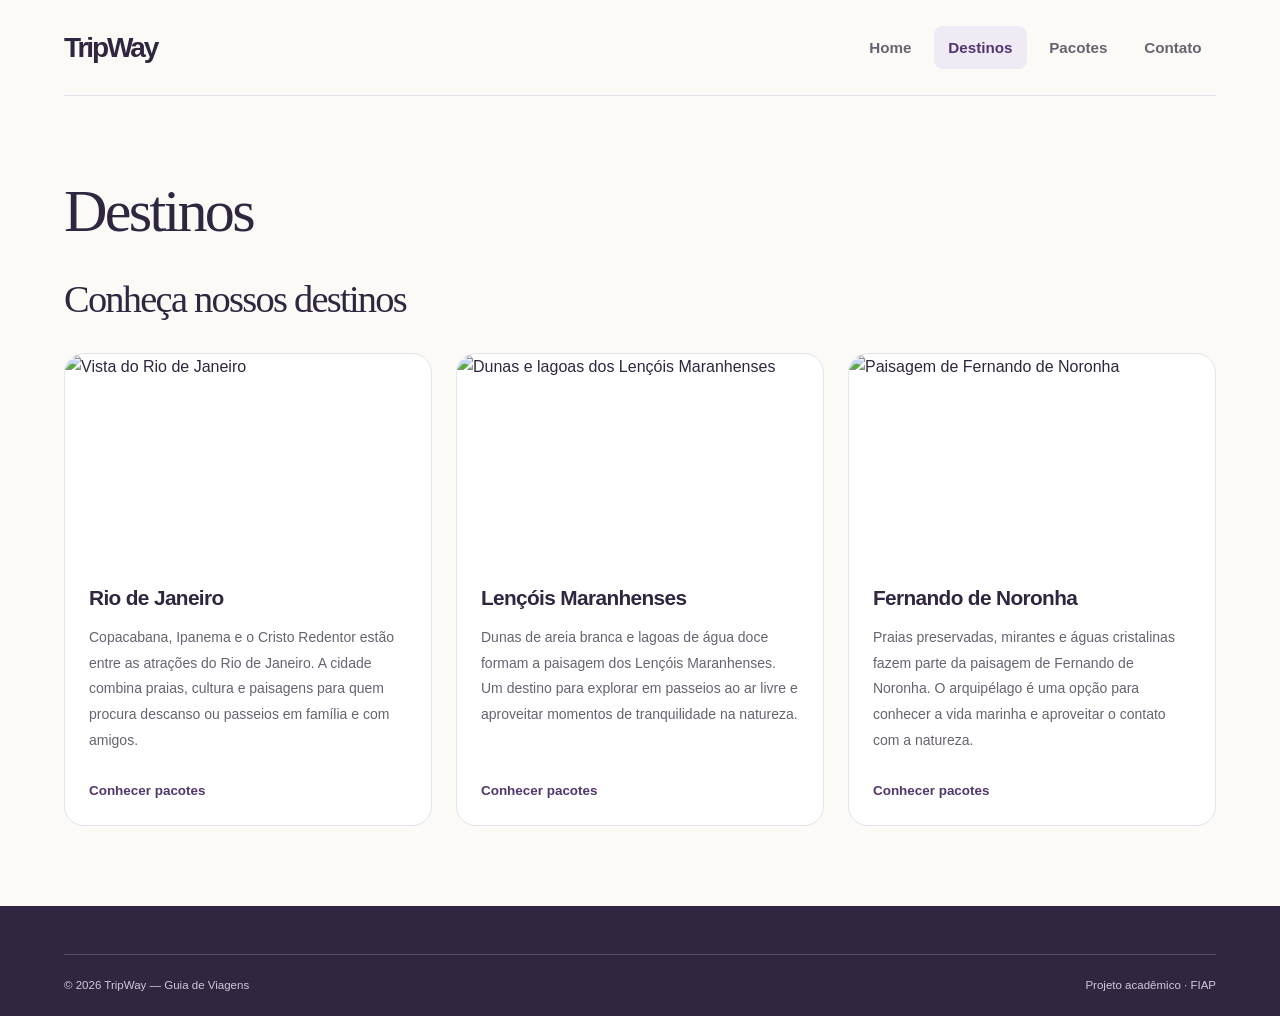
==== commit 9cb697bb: "melhorias nas descricoes da pagina destinos" ====
--- a/pages/destinos.html
+++ b/pages/destinos.html
@@ -5,7 +5,7 @@
     <meta charset="UTF-8">
     <meta name="viewport" content="width=device-width, initial-scale=1.0">
     <title>TripWay - Destinos</title>
-    <link rel="stylesheet" href="../css/stylessss.css">
+    <link rel="stylesheet" href="../css/style.css">
 </head>
 
 <body>
@@ -20,10 +20,6 @@
                 <li><a href="contato.html">Contato</a></li>
             </ul>
         </nav>
-
-        <a class="button button-small header-cta" href="contato.html">
-            Planejar viagem
-        </a>
     </header>
 
     <main id="conteudo" class="container section-space">
@@ -34,19 +30,16 @@
 
             <div class="cards-container">
                 <article class="card">
-                    <img
-                        class="card-image"
-                        src="../images/rj.png"
-                        alt="Vista do Rio de Janeiro"
-                    >
+                    <img class="card-image" src="../images/rj.png" alt="Vista do Rio de Janeiro">
 
                     <div class="card-body">
                         <h3>Rio de Janeiro</h3>
 
-                        <p>
-                            Conhecido por suas belas praias, paisagens naturais
-                            e pontos turísticos famosos, o Rio de Janeiro combina
-                            natureza, cultura e uma atmosfera vibrante.
+                        <p> 
+                            Copacabana, Ipanema e o Cristo Redentor estão entre as
+                            atrações do Rio de Janeiro. A cidade combina praias,
+                            cultura e paisagens para quem procura descanso ou
+                            passeios em família e com amigos.
                         </p>
 
                         <a class="text-link" href="pacotes.html">
@@ -56,20 +49,16 @@
                 </article>
 
                 <article class="card">
-                    <img
-                        class="card-image"
-                        src="../images/lençois.png"
-                        alt="Dunas e lagoas dos Lençóis Maranhenses"
-                    >
+                    <img class="card-image" src="../images/lençois.png" alt="Dunas e lagoas dos Lençóis Maranhenses">
 
                     <div class="card-body">
                         <h3>Lençóis Maranhenses</h3>
 
                         <p>
-                            Famoso por suas grandes dunas de areia branca e
-                            lagoas de águas cristalinas, o Parque Nacional
-                            dos Lençóis Maranhenses possui uma das paisagens
-                            mais impressionantes do país.
+                            Dunas de areia branca e lagoas de água doce formam a
+                            paisagem dos Lençóis Maranhenses. Um destino para
+                            explorar em passeios ao ar livre e aproveitar
+                            momentos de tranquilidade na natureza.
                         </p>
 
                         <a class="text-link" href="pacotes.html">
@@ -79,19 +68,16 @@
                 </article>
 
                 <article class="card">
-                    <img
-                        class="card-image"
-                        src="../images/noronha.png"
-                        alt="Praia e paisagem de Fernando de Noronha"
-                    >
+                    <img class="card-image" src="../images/noronha.png" alt="Paisagem de Fernando de Noronha">
 
                     <div class="card-body">
                         <h3>Fernando de Noronha</h3>
 
                         <p>
-                            Arquipélago conhecido por suas praias paradisíacas,
-                            águas cristalinas e rica vida marinha, sendo um
-                            dos principais destinos naturais do Brasil.
+                            Praias preservadas, mirantes e águas cristalinas fazem
+                            parte da paisagem de Fernando de Noronha. O arquipélago
+                            é uma opção para conhecer a vida marinha e aproveitar
+                            o contato com a natureza.
                         </p>
 
                         <a class="text-link" href="pacotes.html">
--- a/css/style.css
+++ b/css/style.css
@@ -0,0 +1,1457 @@
+
+/* 01. TOKENS DE DESIGN */
+
+:root {
+    --color-ink: #30263f;
+    --color-muted: #686271;
+    --color-purple: #6b4f92;
+    --color-purple-dark: #51366f;
+    --color-lilac: #f0eaf5;
+    --color-peach: #f6c6a6;
+    --color-paper: #fcfaf7;
+    --color-white: #ffffff;
+    --color-line: #e7e1e9;
+
+    /* Cores por função: destaques, formulários, mensagens e rodapé. */
+    --color-accent: #bd663e;
+    --color-callout-background: #f8eee6;
+    --color-callout-border: #e9d7cd;
+    --color-step-border: #dcd0e6;
+    --color-input-border: #c9c1d0;
+    --color-placeholder: #77717e;
+    --color-focus-ring: rgb(107 79 146 / 17%);
+    --color-success-background: #f0f7f2;
+    --color-success-border: #a7c8b3;
+    --color-success-text: #285439;
+    --color-footer-accent: #dbc6f3;
+    --color-footer-text: #d1c9da;
+    --color-footer-link: #e5ddeb;
+    --color-footer-border: #554963;
+
+    --font-body: "Segoe UI", Arial, sans-serif;
+    --font-heading: Georgia, "Times New Roman", serif;
+
+    --content-width: 74rem;
+    --radius: 1.25rem;
+    --shadow: 0 0.75rem 2rem rgb(48 38 63 / 6%);
+    --transition-fast: 180ms ease;
+}
+
+/* 02. RESET E ESTILOS GLOBAIS */
+
+*,
+*::before,
+*::after {
+    box-sizing: border-box;
+    margin: 0;
+    padding: 0;
+}
+
+html {
+    scroll-behavior: smooth;
+}
+
+body {
+    min-height: 100vh;
+    display: flex;
+    flex-direction: column;
+    background: var(--color-paper);
+    color: var(--color-ink);
+    font-family: var(--font-body);
+    font-size: 1rem;
+    line-height: 1.65;
+    -webkit-font-smoothing: antialiased;
+}
+
+main {
+    flex: 1;
+}
+
+img {
+    display: block;
+    max-width: 100%;
+    height: auto;
+}
+
+a {
+    color: inherit;
+    text-decoration: none;
+}
+
+button,
+input,
+select,
+textarea {
+    font: inherit;
+}
+
+button,
+select {
+    cursor: pointer;
+}
+
+button {
+    border: 0;
+}
+
+ul {
+    list-style: none;
+}
+
+::selection {
+    background: var(--color-peach);
+    color: var(--color-ink);
+}
+
+h1,
+h2,
+h3 {
+    line-height: 1.15;
+    text-wrap: balance;
+}
+
+h1,
+h2 {
+    font-family: var(--font-heading);
+    font-weight: 400;
+    letter-spacing: -0.045em;
+}
+
+h1 {
+    font-size: clamp(2.6rem, 4.7vw, 4.4rem);
+}
+
+h2 {
+    font-size: clamp(2rem, 3vw, 2.8rem);
+}
+
+h3 {
+    font-size: 1.3rem;
+    letter-spacing: -0.03em;
+}
+
+h1 em {
+    color: var(--color-purple);
+    font-weight: 400;
+}
+
+p {
+    color: var(--color-muted);
+}
+
+.container {
+    width: min(var(--content-width), 90%);
+    margin-inline: auto;
+}
+
+.section-space {
+    padding-block: 5rem;
+}
+
+[id] {
+    scroll-margin-top: 2rem;
+}
+
+/* 03. ACESSIBILIDADE E NAVEGAÇÃO POR TECLADO */
+
+:focus-visible {
+    outline: 0.2rem solid var(--color-purple);
+    outline-offset: 0.3rem;
+}
+
+#conteudo:focus {
+    outline: none;
+}
+
+.skip-link {
+    position: fixed;
+    z-index: 10;
+    top: 0.75rem;
+    left: 0.75rem;
+    padding: 0.75rem 1rem;
+    border-radius: 0.5rem;
+    background: var(--color-ink);
+    color: var(--color-white);
+    transform: translateY(-200%);
+}
+
+.skip-link:focus {
+    transform: translateY(0);
+}
+
+/* 04. CABEÇALHO, LOGO E MENU */
+
+.site-header {
+    background: var(--color-paper);
+    border-bottom: 1px solid var(--color-line);
+}
+
+.header-inner {
+    display: flex;
+    align-items: center;
+    justify-content: space-between;
+    gap: 2rem;
+    min-height: 6rem;
+}
+
+.brand {
+    display: inline-flex;
+    align-items: center;
+    gap: 0.6rem;
+    font-size: 1.75rem;
+    font-weight: 800;
+    line-height: 1;
+    letter-spacing: -0.075em;
+    white-space: nowrap;
+}
+
+.brand-accent {
+    color: var(--color-purple);
+}
+
+.brand-dot {
+    color: var(--color-accent);
+}
+
+.brand-icon {
+    display: flex;
+    align-items: center;
+    justify-content: center;
+    width: 2.2rem;
+    height: 2.2rem;
+    color: var(--color-purple);
+}
+
+.brand-icon svg {
+    width: 2rem;
+    height: 2rem;
+}
+
+.main-nav,
+.main-nav ul {
+    display: flex;
+    align-items: center;
+}
+
+.main-nav ul {
+    gap: 0.5rem;
+}
+
+.main-nav a {
+    display: block;
+    padding: 0.55rem 0.9rem;
+    border-radius: 0.55rem;
+    color: var(--color-muted);
+    font-size: 0.95rem;
+    font-weight: 600;
+    transition:
+    color var(--transition-fast),
+    background var(--transition-fast);
+}
+
+.main-nav a:hover,
+.main-nav a[aria-current="page"] {
+    background: var(--color-lilac);
+    color: var(--color-purple-dark);
+}
+
+/* 05. BOTÕES, LINKS E TÍTULOS AUXILIARES */
+
+.button {
+    display: inline-flex;
+    align-items: center;
+    justify-content: center;
+    gap: 1.5rem;
+    min-height: 3.4rem;
+    padding: 0.85rem 1.5rem;
+    border-radius: 0.7rem;
+    background: var(--color-purple);
+    color: var(--color-white);
+    font-size: 0.95rem;
+    font-weight: 600;
+    line-height: 1.4;
+    text-align: center;
+    transition:
+        background var(--transition-fast),
+        transform var(--transition-fast),
+        box-shadow var(--transition-fast);
+}
+
+.button span[aria-hidden] {
+    font-size: 1.3rem;
+}
+
+.button:hover {
+    background: var(--color-purple-dark);
+    box-shadow: 0 0.4rem 1rem rgb(81 54 111 / 12%);
+    transform: translateY(-0.12rem);
+}
+
+.button-small {
+    min-height: 2.8rem;
+    padding: 0.65rem 1.1rem;
+    gap: 1rem;
+    font-size: 0.875rem;
+}
+
+.button-group {
+    display: flex;
+    align-items: center;
+    flex-wrap: wrap;
+    gap: 1.75rem;
+}
+
+.text-link {
+    display: inline-flex;
+    align-items: center;
+    gap: 0.8rem;
+    color: var(--color-purple-dark);
+    font-size: 0.95rem;
+    font-weight: 650;
+    line-height: 1.5;
+    text-decoration-thickness: 1px;
+    text-underline-offset: 0.3rem;
+}
+
+.text-link:hover {
+    text-decoration-line: underline;
+}
+
+.text-link span {
+    font-size: 1.25rem;
+    transition: transform var(--transition-fast);
+}
+
+.text-link:hover span {
+    transform: translate(0.1rem, -0.1rem);
+}
+
+.eyebrow {
+    display: flex;
+    align-items: center;
+    gap: 0.5rem;
+    margin-bottom: 1rem;
+    color: var(--color-purple);
+    font-size: 0.72rem;
+    font-weight: 750;
+    line-height: 1.5;
+    letter-spacing: 0.17em;
+    text-transform: uppercase;
+}
+
+.eyebrow-dot {
+    width: 0.45rem;
+    height: 0.45rem;
+    background: var(--color-purple);
+    border-radius: 50%;
+}
+
+.section-heading {
+    display: flex;
+    align-items: flex-end;
+    justify-content: space-between;
+    gap: 2rem;
+    margin-bottom: 2rem;
+}
+
+.section-heading > .text-link {
+    flex-shrink: 0;
+    padding-bottom: 0.3rem;
+}
+
+/* 06. HOME: APRESENTAÇÃO */
+
+.hero {
+    display: flex;
+    align-items: center;
+    justify-content: space-between;
+    gap: 5%;
+    padding-block: 4.5rem 4rem;
+}
+
+.hero-content {
+    flex: 1 1 48%;
+    min-width: 0;
+}
+
+.hero-description {
+    max-width: 29rem;
+    margin-block: 1.5rem 2rem;
+    font-size: 1.04rem;
+    line-height: 1.85;
+}
+
+.hero-footnote {
+    display: flex;
+    align-items: center;
+    gap: 1rem;
+    margin-top: 2.4rem;
+}
+
+.hero-footnote p {
+    font-size: 0.78rem;
+    line-height: 1.7;
+}
+
+.hero-footnote strong {
+    color: var(--color-ink);
+    font-weight: 500;
+}
+
+.little-line {
+    width: 2.2rem;
+    height: 1px;
+    background: var(--color-purple);
+}
+
+.hero-visual {
+    position: relative;
+    flex: 0 1 45%;
+    min-width: 0;
+    padding: 0.6rem 0.6rem 2rem;
+    border-radius: 12rem 12rem 1.5rem 1.5rem;
+    background: var(--color-lilac);
+}
+
+.hero-visual > img {
+    width: 100%;
+    height: 25rem;
+    border-radius: 12rem 12rem 1.05rem 1.05rem;
+    object-fit: cover;
+    object-position: 48% center;
+}
+
+.photo-caption {
+    position: absolute;
+    left: 1.8rem;
+    right: 1.8rem;
+    bottom: 1rem;
+    display: flex;
+    align-items: center;
+    gap: 0.85rem;
+    padding: 1rem;
+    border: 1px solid var(--color-line);
+    border-radius: 0.85rem;
+    background: var(--color-white);
+    box-shadow: var(--shadow);
+}
+
+.photo-caption small {
+    display: block;
+    margin-bottom: 0.15rem;
+    color: var(--color-muted);
+    font-size: 0.7rem;
+}
+
+.photo-caption strong {
+    display: block;
+    font-size: 0.95rem;
+    line-height: 1.4;
+}
+
+.caption-icon {
+    display: flex;
+    align-items: center;
+    justify-content: center;
+    flex-shrink: 0;
+    width: 2.5rem;
+    height: 2.5rem;
+    border-radius: 50%;
+    background: var(--color-lilac);
+    color: var(--color-purple);
+}
+
+.caption-icon svg {
+    width: 1.35rem;
+    height: 1.35rem;
+}
+
+.caption-arrow {
+    margin-left: auto;
+    color: var(--color-purple);
+}
+
+.vertical-note {
+    position: absolute;
+    top: 45%;
+    right: -1.8rem;
+    color: var(--color-muted);
+    font-size: 0.56rem;
+    letter-spacing: 0.16em;
+    writing-mode: vertical-rl;
+}
+
+.benefits-strip {
+    border-block: 1px solid var(--color-line);
+}
+
+.benefits-inner {
+    display: flex;
+    justify-content: space-between;
+    gap: 2rem;
+    padding-block: 1.4rem;
+}
+
+.benefits-inner p {
+    display: flex;
+    align-items: center;
+    gap: 0.75rem;
+    color: var(--color-ink);
+    font-size: 0.83rem;
+}
+
+.benefits-inner span {
+    color: var(--color-purple);
+    font-size: 0.7rem;
+}
+
+/* 07. CARDS E SUPERFÍCIES COMPARTILHADAS */
+
+.card,
+.package-card,
+.form-panel {
+    border: 1px solid var(--color-line);
+    border-radius: var(--radius);
+    background: var(--color-white);
+}
+
+.card,
+.package-card {
+    display: flex;
+    overflow: hidden;
+}
+
+.card-image,
+.contact-photo img {
+    width: 100%;
+    height: 13rem;
+    object-fit: cover;
+}
+
+.cards-container {
+    display: flex;
+    flex-wrap: wrap;
+    align-items: stretch;
+    gap: 1.5rem;
+}
+
+.card {
+    flex: 0 1 calc((100% - 3rem) / 3);
+    flex-direction: column;
+    min-width: 0;
+    transition:
+        box-shadow 200ms ease,
+        transform 200ms ease;
+}
+
+.card:hover {
+    box-shadow: var(--shadow);
+    transform: translateY(-0.2rem);
+}
+
+.card-image-link {
+    position: relative;
+    display: block;
+    overflow: hidden;
+}
+
+.card-image-link:focus-visible {
+    outline-offset: -0.3rem;
+}
+
+.card-image {
+    transition: transform 350ms ease;
+}
+
+.card-image-link:hover .card-image {
+    transform: scale(1.04);
+}
+
+.image-tag {
+    position: absolute;
+    top: 1rem;
+    left: 1rem;
+    max-width: calc(100% - 2rem);
+    padding: 0.3rem 0.75rem;
+    border-radius: 2rem;
+    background: var(--color-white);
+    color: var(--color-ink);
+    font-size: 0.67rem;
+    font-weight: 600;
+}
+
+.card-body {
+    display: flex;
+    flex: 1;
+    flex-direction: column;
+    align-items: flex-start;
+    padding: 1.5rem;
+}
+
+.card-location {
+    margin-bottom: 0.65rem;
+    font-size: 0.69rem;
+    letter-spacing: 0.055em;
+    text-transform: uppercase;
+}
+
+.card-location span {
+    margin-right: 0.3rem;
+    color: var(--color-purple);
+}
+
+.card h3 {
+    margin-bottom: 0.9rem;
+}
+
+.card-body > p:not(.card-location) {
+    margin-bottom: 1.5rem;
+    font-size: 0.875rem;
+    line-height: 1.85;
+}
+
+.card-body .text-link {
+    margin-top: auto;
+    padding-top: 0.2rem;
+    font-size: 0.84rem;
+}
+
+.tag-list {
+    display: flex;
+    flex-wrap: wrap;
+    gap: 0.4rem;
+    margin-bottom: 1.25rem;
+}
+
+.tag-list li {
+    padding: 0.25rem 0.65rem;
+    border-radius: 0.4rem;
+    background: var(--color-lilac);
+    color: var(--color-purple-dark);
+    font-size: 0.68rem;
+}
+
+.card-body > .card-extra {
+    padding-top: 1rem;
+    border-top: 1px solid var(--color-line);
+    font-style: italic;
+}
+
+/* 08. HOME: SOBRE A EMPRESA */
+
+.about-section {
+    padding-block: 4.5rem;
+    background: var(--color-lilac);
+}
+
+.about-layout {
+    display: flex;
+    align-items: center;
+    justify-content: space-between;
+    gap: 7%;
+}
+
+.about-visual {
+    position: relative;
+    flex: 1 1 50%;
+    min-width: 0;
+    padding-bottom: 2rem;
+}
+
+.about-visual img {
+    width: 100%;
+    border-radius: 1rem;
+}
+
+.about-stamp {
+    position: absolute;
+    right: 1rem;
+    bottom: -0.3rem;
+    display: flex;
+    align-items: center;
+    justify-content: center;
+    width: 6.75rem;
+    height: 6.75rem;
+    border: 0.4rem solid var(--color-lilac);
+    border-radius: 50%;
+    background: var(--color-peach);
+    color: var(--color-ink);
+    font-family: var(--font-heading);
+    font-size: 1.05rem;
+    font-style: italic;
+    line-height: 1.25;
+    text-align: center;
+    transform: rotate(-12deg);
+}
+
+.about-content {
+    flex: 1 1 43%;
+}
+
+.about-content > p:not(.eyebrow) {
+    margin-top: 1.25rem;
+    font-size: 0.95rem;
+}
+
+.about-content .text-link {
+    margin-top: 1.5rem;
+}
+
+/* 09. PÁGINAS INTERNAS E CHAMADAS */
+
+.page-intro {
+    padding-block: 4rem 3rem;
+}
+
+.page-intro > p:last-child {
+    max-width: 39rem;
+    margin-top: 1.5rem;
+    font-size: 1rem;
+    line-height: 1.85;
+}
+
+.results-heading {
+    display: flex;
+    align-items: center;
+    justify-content: space-between;
+    gap: 1rem;
+    margin-bottom: 1.5rem;
+    padding-top: 1.75rem;
+    border-top: 1px solid var(--color-line);
+}
+
+.results-heading h2 {
+    font-family: var(--font-body);
+    font-size: 1rem;
+    font-weight: 650;
+    letter-spacing: 0;
+}
+
+.results-heading > span {
+    color: var(--color-muted);
+    font-size: 0.8rem;
+}
+
+.callout {
+    display: flex;
+    align-items: center;
+    justify-content: space-between;
+    gap: 2.5rem;
+    padding: 2.75rem;
+    border: 1px solid var(--color-callout-border);
+    border-radius: var(--radius);
+    background: var(--color-callout-background);
+}
+
+.callout h2 {
+    font-size: clamp(1.8rem, 2.8vw, 2.4rem);
+}
+
+.callout p:not(.eyebrow) {
+    max-width: 39rem;
+    margin-top: 0.75rem;
+    font-size: 0.9rem;
+}
+
+.callout .button {
+    flex-shrink: 0;
+}
+
+/* 10. PACOTES */
+
+.package-list {
+    display: flex;
+    flex-direction: column;
+    gap: 1.5rem;
+}
+
+.package-image-wrap {
+    position: relative;
+    flex: 0 0 37%;
+    min-width: 0;
+}
+
+.package-image-wrap img {
+    width: 100%;
+    height: 100%;
+    min-height: 22rem;
+    object-fit: cover;
+}
+
+.package-content {
+    flex: 1;
+    min-width: 0;
+    padding: 2rem 2.25rem;
+}
+
+.package-content .eyebrow {
+    font-size: 0.66rem;
+}
+
+.package-content h3 {
+    margin-bottom: 1rem;
+    font-family: var(--font-heading);
+    font-size: clamp(1.7rem, 2.5vw, 2.3rem);
+    font-weight: 400;
+}
+
+.package-content > p:not(.eyebrow) {
+    margin-bottom: 1.1rem;
+    font-size: 0.9rem;
+    line-height: 1.85;
+}
+
+.package-audience {
+    padding-left: 1rem;
+    border-left: 2px solid var(--color-peach);
+}
+
+.package-bottom {
+    display: flex;
+    flex-wrap: wrap;
+    align-items: center;
+    justify-content: space-between;
+    gap: 1rem;
+    margin-top: 1.5rem;
+}
+
+.package-bottom > span {
+    color: var(--color-muted);
+    font-size: 0.72rem;
+}
+
+/* 11. CONTATO E FORMULÁRIO */
+
+.contact-intro {
+    padding-bottom: 3.5rem;
+}
+
+.contact-layout {
+    display: flex;
+    align-items: flex-start;
+    justify-content: space-between;
+    gap: 6%;
+}
+
+.contact-aside {
+    flex: 0 1 34%;
+    min-width: 0;
+}
+
+.contact-photo {
+    overflow: hidden;
+    margin-bottom: 2rem;
+    border-radius: var(--radius);
+    background: var(--color-lilac);
+}
+
+.contact-photo figcaption {
+    padding: 1rem;
+    color: var(--color-purple-dark);
+    font-family: var(--font-heading);
+    font-size: 1rem;
+    font-style: italic;
+    text-align: center;
+}
+
+.contact-aside > h2 {
+    margin-bottom: 1.75rem;
+    font-size: 1.9rem;
+}
+
+.steps-list {
+    list-style: none;
+}
+
+.steps-list li {
+    display: flex;
+    gap: 1rem;
+    margin-bottom: 1.5rem;
+}
+
+.steps-list li > span {
+    display: flex;
+    align-items: center;
+    justify-content: center;
+    flex: 0 0 2.1rem;
+    height: 2.1rem;
+    border: 1px solid var(--color-step-border);
+    border-radius: 50%;
+    color: var(--color-purple);
+    font-size: 0.7rem;
+}
+
+.steps-list h3 {
+    margin-top: 0.25rem;
+    margin-bottom: 0.35rem;
+    font-size: 0.9rem;
+    letter-spacing: 0;
+}
+
+.steps-list p {
+    font-size: 0.8rem;
+}
+
+.form-panel {
+    flex: 1 1 60%;
+    min-width: 0;
+    padding: 2.5rem;
+    box-shadow: var(--shadow);
+}
+
+.form-panel h2 {
+    font-size: 2rem;
+}
+
+.form-introduction {
+    margin-block: 0.75rem 2rem;
+    font-size: 0.8rem;
+}
+
+form {
+    display: flex;
+    flex-direction: column;
+    gap: 1.4rem;
+}
+
+.form-row {
+    display: flex;
+    gap: 1.25rem;
+}
+
+.form-field {
+    display: flex;
+    flex: 1 1 0;
+    flex-direction: column;
+    gap: 0.5rem;
+    min-width: 0;
+}
+
+label {
+    font-size: 0.8rem;
+    font-weight: 600;
+}
+
+label > span:not(.optional-label) {
+    color: var(--color-purple);
+}
+
+.optional-label {
+    color: var(--color-muted);
+    font-size: 0.72rem;
+    font-weight: 400;
+}
+
+input,
+select,
+textarea {
+    width: 100%;
+    min-width: 0;
+    min-height: 3rem;
+    padding: 0.75rem 0.85rem;
+    border: 1px solid var(--color-input-border);
+    border-radius: 0.55rem;
+    background: var(--color-white);
+    color: var(--color-ink);
+    font-size: 0.875rem;
+    line-height: 1.5;
+    transition:
+        border-color var(--transition-fast),
+        box-shadow var(--transition-fast);
+}
+
+input::placeholder,
+textarea::placeholder {
+    color: var(--color-placeholder);
+    opacity: 1;
+}
+
+textarea {
+    min-height: 8rem;
+    resize: vertical;
+}
+
+input:focus,
+select:focus,
+textarea:focus {
+    border-color: var(--color-purple);
+    outline: 0.18rem solid var(--color-focus-ring);
+    outline-offset: 1px;
+}
+
+.demo-note {
+    font-size: 0.75rem;
+    line-height: 1.7;
+}
+
+.form-submit {
+    align-self: flex-start;
+}
+
+.form-feedback {
+    display: none;
+    margin-block: 1rem 1.75rem;
+    padding: 1rem;
+    border: 1px solid var(--color-success-border);
+    border-radius: 0.6rem;
+    background: var(--color-success-background);
+    color: var(--color-success-text);
+    font-size: 0.85rem;
+}
+
+.form-feedback p {
+    margin-top: 0.4rem;
+    color: var(--color-success-text);
+}
+
+/* Mostra o retorno quando a URL termina em #demonstracao. */
+#demonstracao:target {
+    display: block;
+}
+
+.faq-section {
+    max-width: 52rem;
+}
+
+details {
+    border-bottom: 1px solid var(--color-line);
+}
+
+details:first-of-type {
+    border-top: 1px solid var(--color-line);
+}
+
+summary {
+    padding: 1.3rem 0.5rem;
+    font-size: 0.95rem;
+    font-weight: 600;
+    cursor: pointer;
+}
+
+summary:hover {
+    color: var(--color-purple);
+}
+
+details > p {
+    padding: 0 1.5rem 1.5rem;
+    font-size: 0.9rem;
+}
+
+/* 12. RODAPÉ */
+
+.site-footer {
+    padding-top: 3rem;
+    background: var(--color-ink);
+    color: var(--color-white);
+}
+
+.footer-top {
+    display: flex;
+    align-items: flex-start;
+    justify-content: space-between;
+    gap: 2rem;
+    padding-bottom: 2.5rem;
+}
+
+.brand-footer {
+    gap: 0;
+    font-size: 1.8rem;
+}
+
+.brand-footer .brand-accent {
+    color: var(--color-footer-accent);
+}
+
+.brand-footer .brand-dot {
+    color: var(--color-peach);
+}
+
+.footer-top p {
+    margin-top: 1rem;
+    color: var(--color-footer-text);
+    font-size: 0.83rem;
+}
+
+.footer-nav {
+    display: flex;
+    flex-direction: column;
+    align-items: flex-start;
+    gap: 0.65rem;
+    padding-top: 0.2rem;
+}
+
+.footer-nav a {
+    color: var(--color-footer-link);
+    font-size: 0.85rem;
+}
+
+.footer-nav a:hover {
+    color: var(--color-peach);
+    text-decoration: underline;
+    text-underline-offset: 0.3rem;
+}
+
+.footer-bottom {
+    display: flex;
+    justify-content: space-between;
+    gap: 1rem;
+    padding-block: 1.3rem;
+    border-top: 1px solid var(--color-footer-border);
+}
+
+.footer-bottom p {
+    color: var(--color-footer-text);
+    font-size: 0.72rem;
+}
+
+.site-footer :focus-visible {
+    outline-color: var(--color-peach);
+}
+
+/* 13. TABLET: DUAS COLUNAS */
+
+@media (max-width: 1100px) {
+    .header-inner {
+        gap: 1rem;
+    }
+
+    .header-cta {
+        padding-inline: 0.85rem;
+        gap: 0.75rem;
+    }
+
+    .main-nav a {
+        padding-inline: 0.65rem;
+    }
+
+    .hero {
+        padding-block: 3.5rem;
+    }
+
+    .hero-visual > img {
+        height: 23rem;
+    }
+
+    .photo-caption {
+        left: 1rem;
+        right: 1rem;
+        padding: 0.8rem;
+    }
+
+    .vertical-note {
+        display: none;
+    }
+
+    .cards-container {
+        gap: 1.25rem;
+    }
+
+    .card {
+        flex-basis: calc((100% - 1.25rem) / 2);
+    }
+
+    .benefits-inner {
+        gap: 1rem;
+    }
+
+    .benefits-inner p {
+        gap: 0.45rem;
+        font-size: 0.75rem;
+    }
+
+    .callout {
+        padding: 2rem;
+    }
+
+    .package-content,
+    .form-panel {
+        padding: 1.75rem;
+    }
+
+    .contact-layout {
+        gap: 4%;
+    }
+
+    .form-row {
+        gap: 1rem;
+    }
+}
+
+/* 14. CELULAR: CONTEÚDO EM UMA COLUNA */
+
+@media (max-width: 768px) {
+    .container {
+        width: 90%;
+    }
+
+    .header-inner {
+        flex-direction: column;
+        padding-block: 1.2rem 0.8rem;
+    }
+
+    .brand {
+        font-size: 1.65rem;
+    }
+
+    .main-nav {
+        width: 100%;
+        flex-direction: column;
+    }
+
+    .main-nav ul {
+        justify-content: center;
+        flex-wrap: wrap;
+        width: 100%;
+        gap: 0.25rem;
+    }
+
+    .main-nav li {
+        flex: 1 1 auto;
+        text-align: center;
+    }
+
+    .main-nav a {
+        font-size: 0.875rem;
+    }
+
+    .header-cta {
+        display: none;
+    }
+
+    .section-space,
+    .about-section {
+        padding-block: 3.25rem;
+    }
+
+    .hero {
+        flex-direction: column;
+        align-items: stretch;
+        gap: 2.5rem;
+        padding-block: 3rem;
+    }
+
+    .hero-content,
+    .hero-visual {
+        flex-basis: auto;
+        width: 100%;
+    }
+
+    h1 {
+        font-size: clamp(2.65rem, 7vw, 3.5rem);
+    }
+
+    .hero-description {
+        max-width: 35rem;
+        font-size: 0.98rem;
+    }
+
+    .hero-footnote {
+        margin-top: 1.75rem;
+    }
+
+    .hero-visual {
+        max-width: 34rem;
+        margin-inline: auto;
+        border-radius: 9rem 9rem 1.5rem 1.5rem;
+    }
+
+    .hero-visual > img {
+        height: 22rem;
+        border-radius: 9rem 9rem 1rem 1rem;
+    }
+
+    .benefits-inner {
+        flex-wrap: wrap;
+        justify-content: flex-start;
+        gap: 1rem 2rem;
+    }
+
+    .benefits-inner p {
+        font-size: 0.8rem;
+    }
+
+    .section-heading {
+        flex-direction: column;
+        align-items: flex-start;
+        gap: 1.25rem;
+    }
+
+    .cards-container {
+        flex-direction: column;
+    }
+
+    .card {
+        flex-basis: auto;
+        width: 100%;
+    }
+
+    .card-image,
+    .package-image-wrap img {
+        height: auto;
+        aspect-ratio: 16 / 9;
+    }
+
+    .about-layout,
+    .contact-layout {
+        flex-direction: column;
+        gap: 2rem;
+    }
+
+    .about-layout {
+        align-items: stretch;
+    }
+
+    .about-visual {
+        flex-basis: auto;
+        width: 100%;
+    }
+
+    .about-content {
+        flex-basis: auto;
+    }
+
+    .about-stamp {
+        right: 1.2rem;
+    }
+
+    .page-intro {
+        padding-block: 3rem 2.5rem;
+    }
+
+    .page-intro > p:last-child {
+        font-size: 0.95rem;
+    }
+
+    .results-heading {
+        align-items: flex-start;
+        flex-direction: column;
+        gap: 0.5rem;
+    }
+
+    .callout {
+        align-items: flex-start;
+        flex-direction: column;
+        gap: 1.75rem;
+        padding: 1.75rem;
+    }
+
+    .package-card {
+        flex-direction: column;
+    }
+
+    .package-image-wrap {
+        flex-basis: auto;
+    }
+
+    .package-image-wrap img {
+        min-height: 0;
+    }
+
+    .package-content,
+    .form-panel {
+        padding: 1.5rem;
+    }
+
+    .contact-aside,
+    .form-panel {
+        flex-basis: auto;
+        width: 100%;
+    }
+
+    .contact-photo img {
+        height: auto;
+        aspect-ratio: 16 / 8;
+    }
+
+    .form-row {
+        flex-direction: column;
+        gap: 1.4rem;
+    }
+
+    .form-panel h2 {
+        font-size: 1.85rem;
+    }
+
+    .form-submit {
+        width: 100%;
+    }
+
+    .footer-top {
+        flex-direction: column;
+    }
+
+    .footer-bottom {
+        flex-direction: column;
+        gap: 0.5rem;
+    }
+}
+
+/* 15. TELAS MENORES */
+
+@media (max-width: 480px) {
+    .button-group {
+        align-items: flex-start;
+        flex-direction: column;
+        gap: 1.2rem;
+    }
+
+    .hero-visual > img {
+        height: 19rem;
+    }
+
+    .photo-caption {
+        left: 0.9rem;
+        right: 0.9rem;
+        gap: 0.65rem;
+    }
+
+    .photo-caption strong {
+        font-size: 0.85rem;
+    }
+
+    .photo-caption small {
+        font-size: 0.64rem;
+    }
+
+    .benefits-inner {
+        flex-direction: column;
+        gap: 0.8rem;
+    }
+
+    .card-body,
+    .package-content,
+    .form-panel,
+    .callout {
+        padding: 1.25rem;
+    }
+
+    .package-bottom {
+        align-items: flex-start;
+        flex-direction: column;
+    }
+
+    .package-bottom .button {
+        width: 100%;
+    }
+}
+
+/* Respeita a preferência de quem deseja menos animação. */
+
+@media (prefers-reduced-motion: reduce) {
+    html {
+        scroll-behavior: auto;
+    }
+
+    *,
+    *::before,
+    *::after {
+        transition: none !important;
+    }
+
+    .button:hover,
+    .card:hover,
+    .card-image-link:hover .card-image,
+    .text-link:hover span {
+        transform: none;
+    }
+}
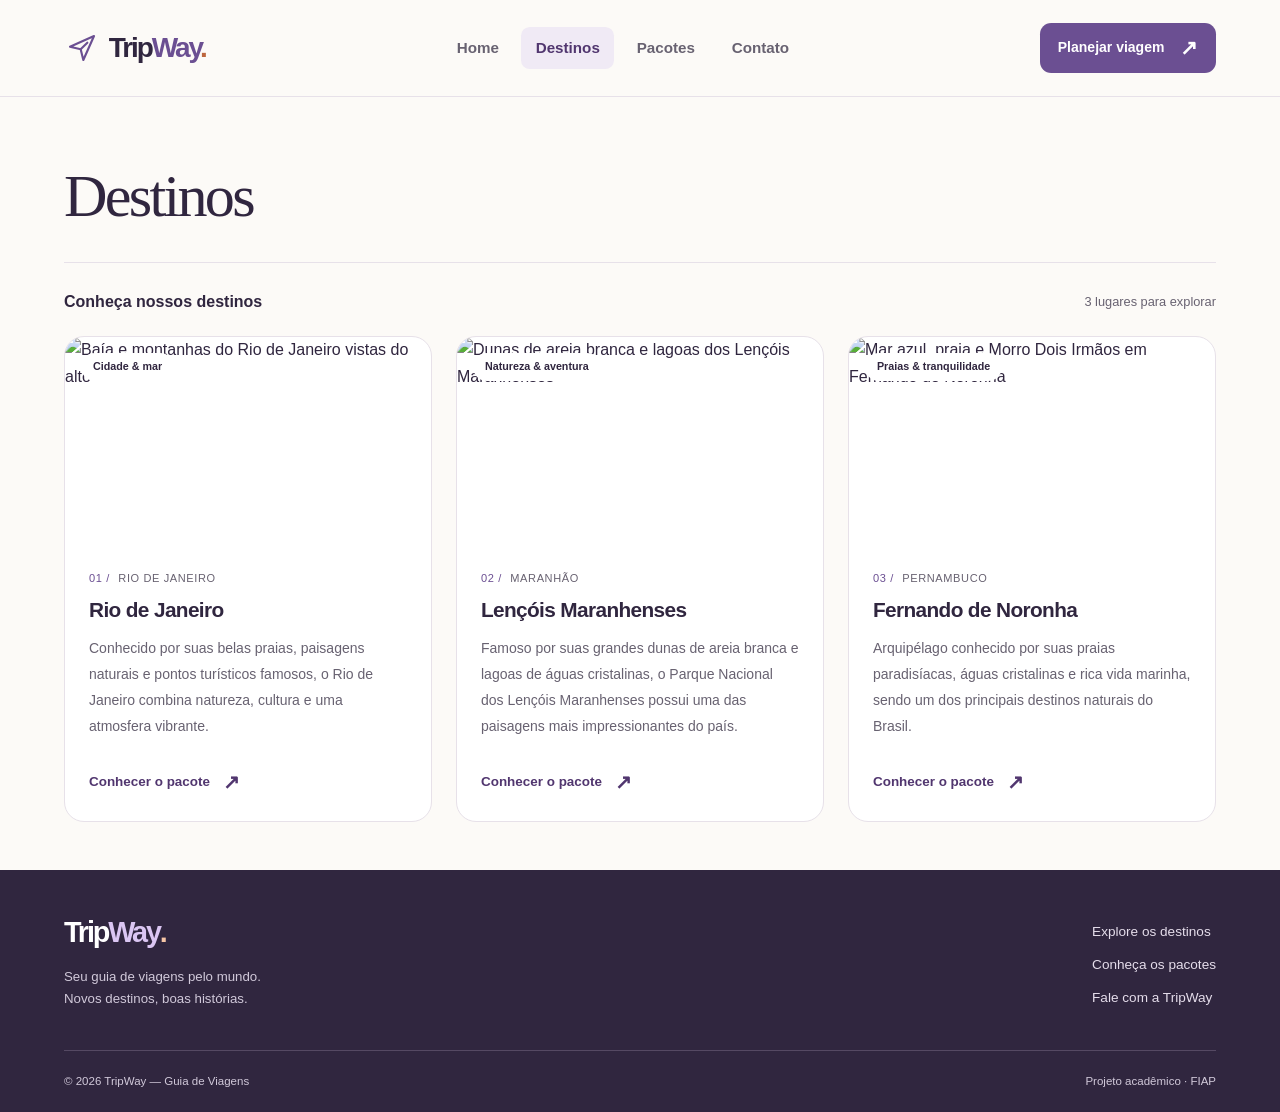
==== commit d9aa0336: "Atualiza estilos e páginas do TripWay" ====
--- a/pages/destinos.html
+++ b/pages/destinos.html
@@ -1,88 +1,107 @@
-<!DOCTYPE html>
+﻿<!DOCTYPE html>
 <html lang="pt-BR">
-
 <head>
     <meta charset="UTF-8">
     <meta name="viewport" content="width=device-width, initial-scale=1.0">
-    <title>TripWay - Destinos</title>
+    <meta name="description" content="Explore Rio de Janeiro, Lençóis Maranhenses e Fernando de Noronha com a TripWay.">
+    <meta name="theme-color" content="#30263f">
+    <title>Destinos | TripWay</title>
     <link rel="stylesheet" href="../css/style.css">
 </head>
+<body>
+    <a class="skip-link" href="#conteudo">Pular para o conteúdo</a>
 
-<body>
-    <header class="site-header container header-inner">
-        <a class="brand" href="../index.html">TripWay</a>
+    <header class="site-header">
+        <div class="container header-inner">
+            <a class="brand" href="../index.html" aria-label="TripWay — página inicial">
+                <span class="brand-icon">
+                    <svg viewBox="0 0 24 24" fill="none" aria-hidden="true">
+                        <path d="m3 11 18-8-8 18-2-8-8-2Z"
+                            stroke="currentColor"
+                            stroke-width="1.6"
+                            stroke-linejoin="round"/>
+                        <path d="m11 13 5-5"
+                            stroke="currentColor"
+                            stroke-width="1.6"
+                            stroke-linecap="round"/>
+                    </svg>
+                </span>
+                <span>
+                    Trip<span class="brand-accent">Way</span><span class="brand-dot">.</span>
+                </span>
+            </a>
 
-        <nav class="main-nav" aria-label="Menu principal">
-            <ul>
-                <li><a href="../index.html">Home</a></li>
-                <li><a href="destinos.html" aria-current="page">Destinos</a></li>
-                <li><a href="pacotes.html">Pacotes</a></li>
-                <li><a href="contato.html">Contato</a></li>
-            </ul>
-        </nav>
+            <nav class="main-nav" aria-label="Menu principal">
+                <ul>
+                    <li><a href="../index.html">Home</a></li>
+                    <li><a href="destinos.html" aria-current="page">Destinos</a></li>
+                    <li><a href="pacotes.html">Pacotes</a></li>
+                    <li><a href="contato.html">Contato</a></li>
+                </ul>
+            </nav>
+
+            <a class="button button-small header-cta" href="contato.html#formulario">
+                Planejar viagem <span aria-hidden="true">↗</span>
+            </a>
+        </div>
     </header>
 
-    <main id="conteudo" class="container section-space">
-        <h1 class="section-heading">Destinos</h1>
-
-        <section>
-            <h2 class="section-heading">Conheça nossos destinos</h2>
+    <main id="conteudo" tabindex="-1">
+        <section class="container page-intro" aria-labelledby="titulo-destinos">
+            <div class="section-heading">
+                <h1 id="titulo-destinos">Destinos</h1>
+            </div>
+            <div class="results-heading">
+                <h2 id="titulo-lista">Conheça nossos destinos</h2>
+                <span>3 lugares para explorar</span>
+            </div>
 
             <div class="cards-container">
-                <article class="card">
-                    <img class="card-image" src="../images/rj.png" alt="Vista do Rio de Janeiro">
-
+                <article class="card destination-card" id="rio">
+                    <a class="card-image-link" href="pacotes.html#pacote-rio" aria-label="Conhecer o pacote para Rio de Janeiro">
+                        <img class="card-image"
+                            src="../images/rj.png"
+                            alt="Baía e montanhas do Rio de Janeiro vistas do alto"
+                            width="800" height="420" loading="lazy">
+                        <span class="image-tag">Cidade &amp; mar</span>
+                    </a>
                     <div class="card-body">
+                        <p class="card-location"><span aria-hidden="true">01 /</span> Rio de Janeiro</p>
                         <h3>Rio de Janeiro</h3>
-
-                        <p> 
-                            Copacabana, Ipanema e o Cristo Redentor estão entre as
-                            atrações do Rio de Janeiro. A cidade combina praias,
-                            cultura e paisagens para quem procura descanso ou
-                            passeios em família e com amigos.
-                        </p>
-
-                        <a class="text-link" href="pacotes.html">
-                            Conhecer pacotes
-                        </a>
+                        <p>Conhecido por suas belas praias, paisagens naturais e pontos turísticos famosos, o Rio de Janeiro combina natureza, cultura e uma atmosfera vibrante.</p>
+                        <a class="text-link" href="pacotes.html#pacote-rio">Conhecer o pacote <span aria-hidden="true">↗</span></a>
                     </div>
                 </article>
 
-                <article class="card">
-                    <img class="card-image" src="../images/lençois.png" alt="Dunas e lagoas dos Lençóis Maranhenses">
-
+                <article class="card destination-card" id="lencois">
+                    <a class="card-image-link" href="pacotes.html#pacote-lencois" aria-label="Conhecer o pacote para Lençóis Maranhenses">
+                        <img class="card-image"
+                            src="../images/lençois.png"
+                            alt="Dunas de areia branca e lagoas dos Lençóis Maranhenses"
+                            width="800" height="420" loading="lazy">
+                        <span class="image-tag">Natureza &amp; aventura</span>
+                    </a>
                     <div class="card-body">
+                        <p class="card-location"><span aria-hidden="true">02 /</span> Maranhão</p>
                         <h3>Lençóis Maranhenses</h3>
-
-                        <p>
-                            Dunas de areia branca e lagoas de água doce formam a
-                            paisagem dos Lençóis Maranhenses. Um destino para
-                            explorar em passeios ao ar livre e aproveitar
-                            momentos de tranquilidade na natureza.
-                        </p>
-
-                        <a class="text-link" href="pacotes.html">
-                            Conhecer pacotes
-                        </a>
+                        <p>Famoso por suas grandes dunas de areia branca e lagoas de águas cristalinas, o Parque Nacional dos Lençóis Maranhenses possui uma das paisagens mais impressionantes do país.</p>
+                        <a class="text-link" href="pacotes.html#pacote-lencois">Conhecer o pacote <span aria-hidden="true">↗</span></a>
                     </div>
                 </article>
 
-                <article class="card">
-                    <img class="card-image" src="../images/noronha.png" alt="Paisagem de Fernando de Noronha">
-
+                <article class="card destination-card" id="noronha">
+                    <a class="card-image-link" href="pacotes.html#pacote-noronha" aria-label="Conhecer o pacote para Fernando de Noronha">
+                        <img class="card-image"
+                            src="../images/noronha.png"
+                            alt="Mar azul, praia e Morro Dois Irmãos em Fernando de Noronha"
+                            width="800" height="420" loading="lazy">
+                        <span class="image-tag">Praias &amp; tranquilidade</span>
+                    </a>
                     <div class="card-body">
+                        <p class="card-location"><span aria-hidden="true">03 /</span> Pernambuco</p>
                         <h3>Fernando de Noronha</h3>
-
-                        <p>
-                            Praias preservadas, mirantes e águas cristalinas fazem
-                            parte da paisagem de Fernando de Noronha. O arquipélago
-                            é uma opção para conhecer a vida marinha e aproveitar
-                            o contato com a natureza.
-                        </p>
-
-                        <a class="text-link" href="pacotes.html">
-                            Conhecer pacotes
-                        </a>
+                        <p>Arquipélago conhecido por suas praias paradisíacas, águas cristalinas e rica vida marinha, sendo um dos principais destinos naturais do Brasil.</p>
+                        <a class="text-link" href="pacotes.html#pacote-noronha">Conhecer o pacote <span aria-hidden="true">↗</span></a>
                     </div>
                 </article>
             </div>
@@ -90,10 +109,23 @@
     </main>
 
     <footer class="site-footer">
+        <div class="container footer-top">
+            <div>
+                <a class="brand brand-footer" href="../index.html">
+                    Trip<span class="brand-accent">Way</span><span class="brand-dot">.</span>
+                </a>
+                <p>Seu guia de viagens pelo mundo.<br>Novos destinos, boas histórias.</p>
+            </div>
+            <nav class="footer-nav" aria-label="Menu do rodapé">
+                <a href="destinos.html">Explore os destinos</a>
+                <a href="pacotes.html">Conheça os pacotes</a>
+                <a href="contato.html">Fale com a TripWay</a>
+            </nav>
+        </div>
         <div class="container footer-bottom">
             <p>&copy; 2026 TripWay — Guia de Viagens</p>
             <p>Projeto acadêmico · FIAP</p>
         </div>
     </footer>
 </body>
-</html>+</html>
